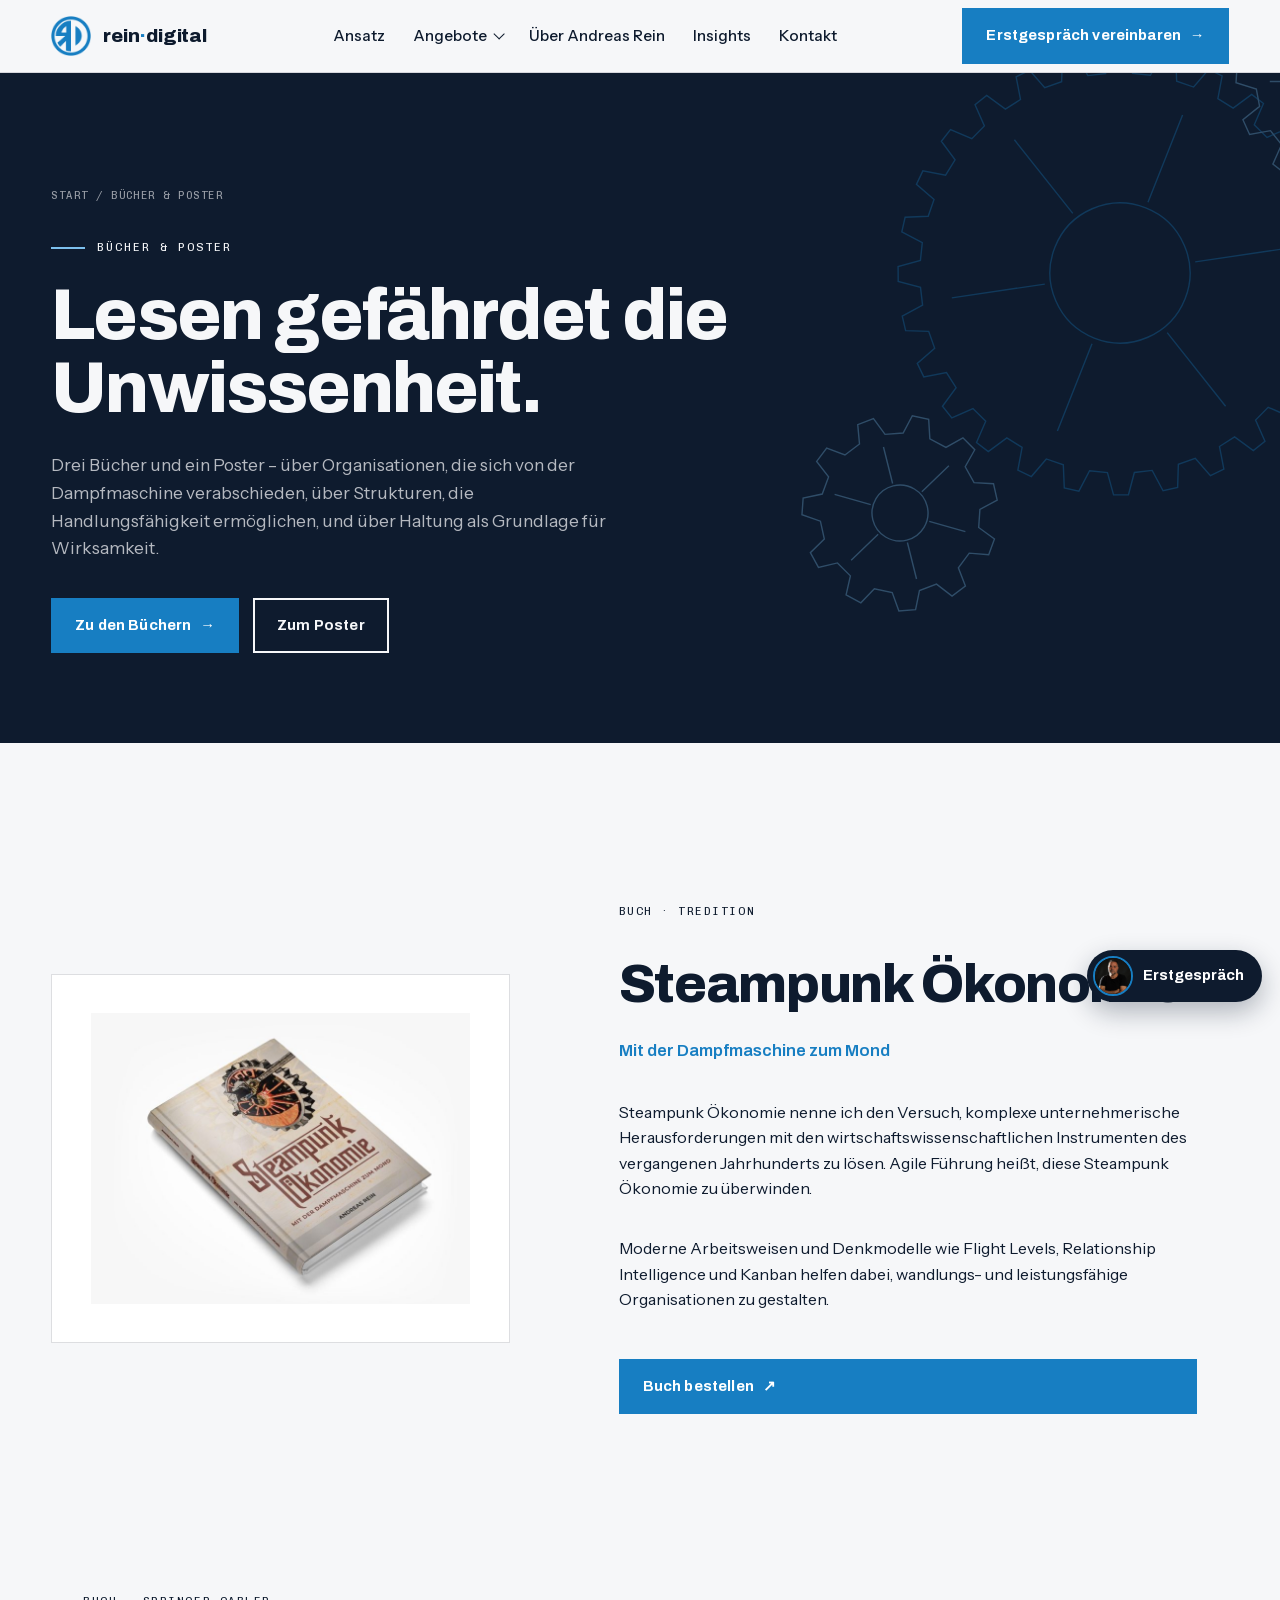
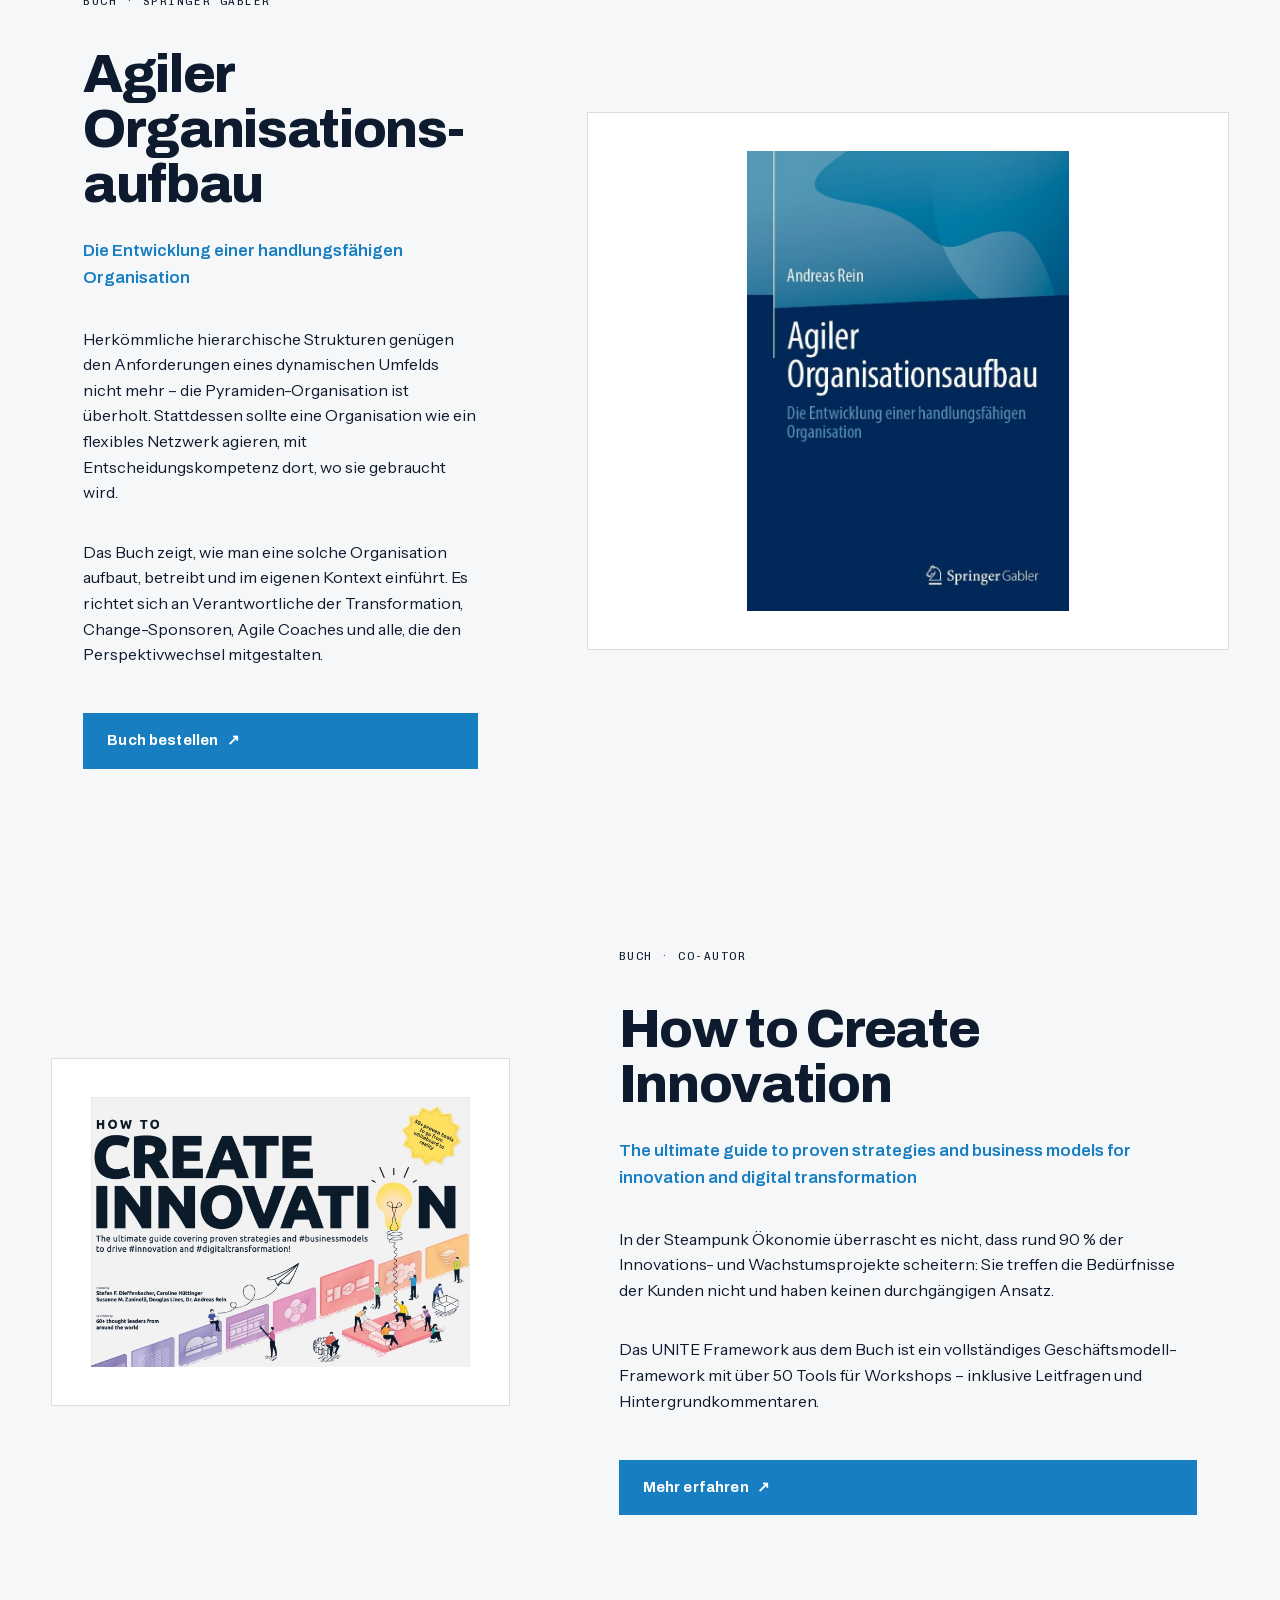
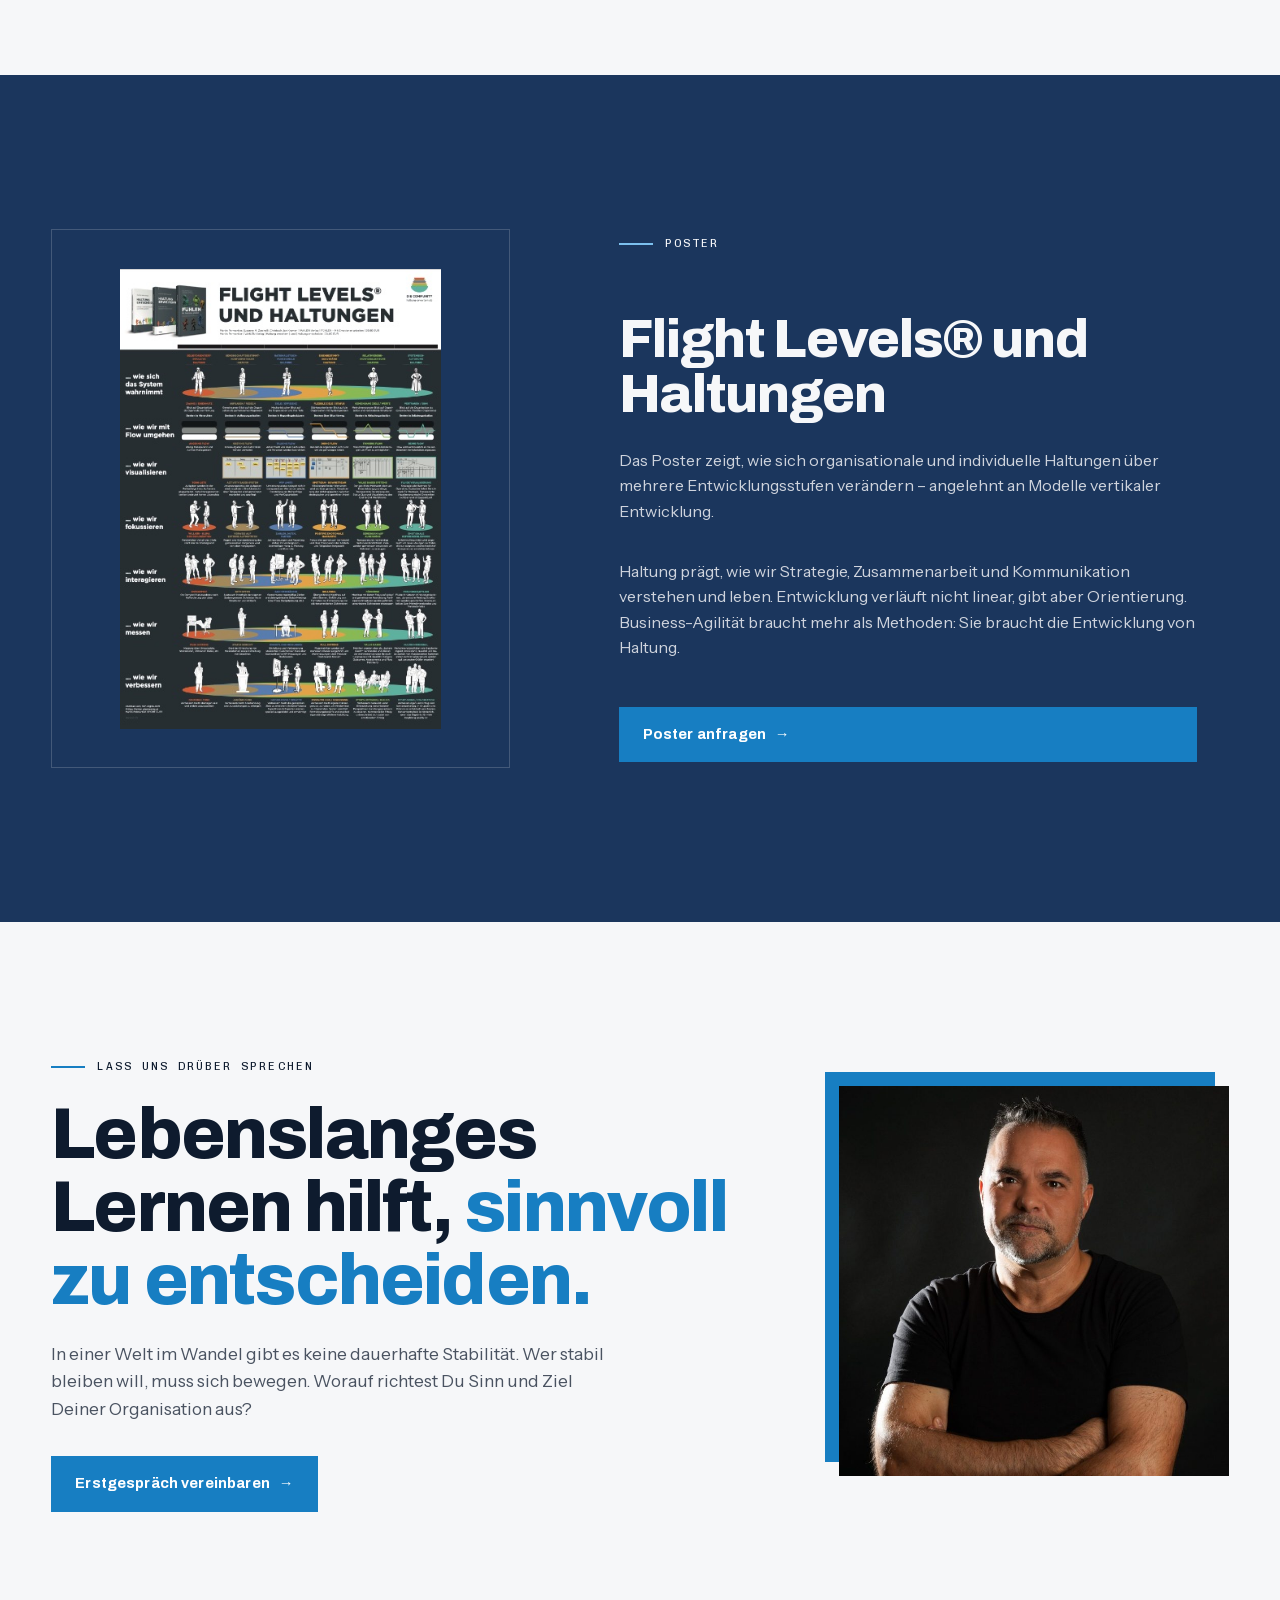
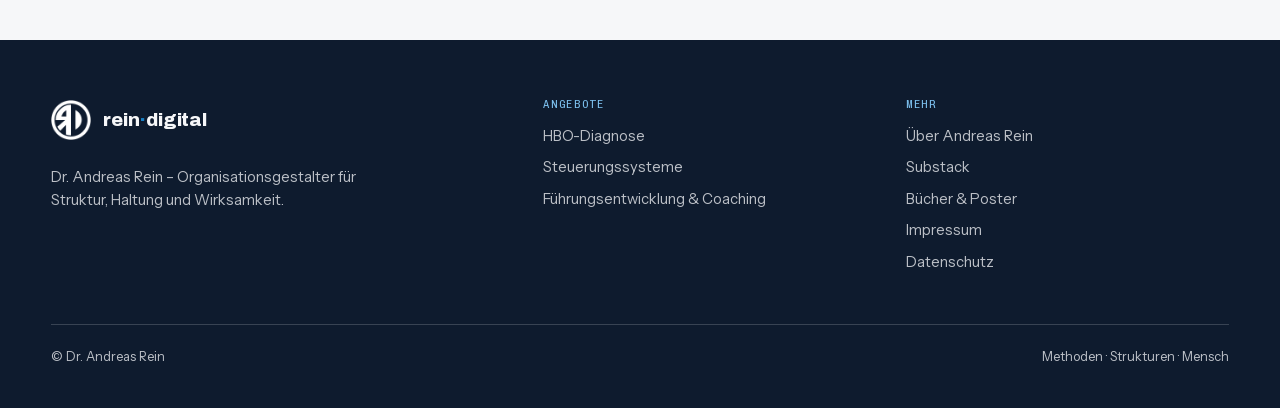
==== buecher.html @ a76fcf40 "Neue Seite Bücher & Poster (statt alter /bucher/-Seite), Links umgestellt, Footer-Link ergänzt Co-Au" ====
<!doctype html>
<html lang="de">
<head>
<meta charset="utf-8">
<meta name="robots" content="noindex,nofollow">
<meta name="viewport" content="width=device-width, initial-scale=1">
<title>Bücher & Poster – Dr. Andreas Rein</title>
<meta name="description" content="Bücher und Poster von Dr. Andreas Rein: Steampunk Ökonomie, Agiler Organisationsaufbau, How to Create Innovation und das Poster Flight Levels® und Haltungen.">
<link rel="stylesheet" href="assets/fonts.css?v=58">
<link rel="stylesheet" href="assets/site.css?v=58">
</head>
<body>

<header class="hdr">
  <div class="wrap">
    <a class="brand" href="index.html" aria-label="rein-digital Startseite"><span class="mark"><img src="assets/logo-mark.png" alt=""></span><span class="word">rein<span>·</span>digital</span></a>
    <ul class="nav">
      <li><a href="index.html#ansatz">Ansatz</a></li>
      <li class="dd"><button aria-expanded="false">Angebote</button>
        <div class="dd-menu">
          <a href="health-series.html"><b>HBO-Diagnose &amp; Transformationsbegleitung</b><small>Für Führungsteams mit Veränderungsvorhaben</small></a>
          <a href="flow-steuerung.html"><b>Steuerungssysteme</b><small>Flight Levels, OKR</small></a>
          <a href="haltung-fuehrung.html"><b>Führungsentwicklung &amp; Coaching</b><small>Für Führungskräfte und Teams mit unklaren Rollen</small></a>
        </div>
      </li>
      <li><a href="index.html#about">Über Andreas Rein</a></li>
      <li><a href="index.html#insights">Insights</a></li>
      <li><a href="index.html#termin">Kontakt</a></li>
      <li class="cta-m"><a class="btn primary" href="index.html#termin">Erstgespräch vereinbaren →</a></li>
    </ul>
    <a class="btn primary" href="index.html#termin">Erstgespräch vereinbaren <span class="arr">→</span></a>
    <button class="burger" aria-label="Menü" aria-expanded="false"><i></i></button>
  </div>
</header>

<main>

<section class="phero dark">
  <svg class="gears" viewBox="0 0 700 700" aria-hidden="true" style="right:-160px;top:-120px;width:min(700px,80vw);opacity:.3"></svg>
  <div class="wrap" style="position:relative">
    <div class="crumbs"><a href="index.html">Start</a> / Bücher &amp; Poster</div>
    <div class="eyebrow">Bücher &amp; Poster</div>
    <h1>Lesen gefährdet die Unwissenheit.</h1>
    <p class="lead">Drei Bücher und ein Poster – über Organisationen, die sich von der Dampfmaschine verabschieden, über Strukturen, die Handlungsfähigkeit ermöglichen, und über Haltung als Grundlage für Wirksamkeit.</p>
    <div class="hero-cta"><a class="btn primary" href="#steampunk">Zu den Büchern <span class="arr">→</span></a><a class="btn light" href="#poster">Zum Poster</a></div>
  </div>
</section>

<section class="sec" id="buecher">
  <div class="wrap bk-list">

    <article class="bk rv" id="steampunk">
      <div class="bk-cover"><img src="assets/img/buch-steampunk.jpg" alt="Buchcover Steampunk Ökonomie – Mit der Dampfmaschine zum Mond" loading="lazy"></div>
      <div class="bk-body">
        <span class="mono">Buch · tredition</span>
        <h2>Steampunk Ökonomie</h2>
        <p class="bk-sub">Mit der Dampfmaschine zum Mond</p>
        <p>Steampunk Ökonomie nenne ich den Versuch, komplexe unternehmerische Herausforderungen mit den wirtschaftswissenschaftlichen Instrumenten des vergangenen Jahrhunderts zu lösen. Agile Führung heißt, diese Steampunk Ökonomie zu überwinden.</p>
        <p>Moderne Arbeitsweisen und Denkmodelle wie Flight Levels, Relationship Intelligence und Kanban helfen dabei, wandlungs- und leistungsfähige Organisationen zu gestalten.</p>
        <a class="btn primary" href="https://shop.tredition.com/booktitle/Steampunk_%3fkonomie/W-1_154428" target="_blank" rel="noopener">Buch bestellen <span class="arr">↗</span></a>
      </div>
    </article>

    <article class="bk rv" id="organisationsaufbau">
      <div class="bk-cover"><img src="assets/img/buch-agil.jpg" alt="Buchcover Agiler Organisationsaufbau – Die Entwicklung einer handlungsfähigen Organisation" loading="lazy"></div>
      <div class="bk-body">
        <span class="mono">Buch · Springer Gabler</span>
        <h2>Agiler Organisations&shy;aufbau</h2>
        <p class="bk-sub">Die Entwicklung einer handlungsfähigen Organisation</p>
        <p>Herkömmliche hierarchische Strukturen genügen den Anforderungen eines dynamischen Umfelds nicht mehr – die Pyramiden-Organisation ist überholt. Stattdessen sollte eine Organisation wie ein flexibles Netzwerk agieren, mit Entscheidungskompetenz dort, wo sie gebraucht wird.</p>
        <p>Das Buch zeigt, wie man eine solche Organisation aufbaut, betreibt und im eigenen Kontext einführt. Es richtet sich an Verantwortliche der Transformation, Change-Sponsoren, Agile Coaches und alle, die den Perspektivwechsel mitgestalten.</p>
        <a class="btn primary" href="https://link.springer.com/book/10.1007/978-3-662-68146-6" target="_blank" rel="noopener">Buch bestellen <span class="arr">↗</span></a>
      </div>
    </article>

    <article class="bk rv" id="innovation">
      <div class="bk-cover wide"><img src="assets/img/buch-innovation.jpg" alt="Cover How to Create Innovation" loading="lazy"></div>
      <div class="bk-body">
        <span class="mono">Buch · Co-Autor</span>
        <h2>How to Create Innovation</h2>
        <p class="bk-sub">The ultimate guide to proven strategies and business models for innovation and digital transformation</p>
        <p>In der Steampunk Ökonomie überrascht es nicht, dass rund 90 % der Innovations- und Wachstumsprojekte scheitern: Sie treffen die Bedürfnisse der Kunden nicht und haben keinen durchgängigen Ansatz.</p>
        <p>Das UNITE Framework aus dem Buch ist ein vollständiges Geschäftsmodell-Framework mit über 50 Tools für Workshops – inklusive Leitfragen und Hintergrundkommentaren.</p>
        <a class="btn primary" href="https://digitalleadership.com/createinnovation/" target="_blank" rel="noopener">Mehr erfahren <span class="arr">↗</span></a>
      </div>
    </article>

  </div>
</section>

<section class="sec navy" id="poster">
  <div class="wrap bk bk-poster rv">
    <div class="bk-cover"><img src="assets/img/poster-haltungen.jpg" alt="Poster Flight Levels® und Haltungen" loading="lazy"></div>
    <div class="bk-body">
      <div class="eyebrow">Poster</div>
      <h2>Flight Levels® und Haltungen</h2>
      <p>Das Poster zeigt, wie sich organisationale und individuelle Haltungen über mehrere Entwicklungsstufen verändern – angelehnt an Modelle vertikaler Entwicklung.</p>
      <p>Haltung prägt, wie wir Strategie, Zusammenarbeit und Kommunikation verstehen und leben. Entwicklung verläuft nicht linear, gibt aber Orientierung. Business-Agilität braucht mehr als Methoden: Sie braucht die Entwicklung von Haltung.</p>
      <a class="btn primary" href="index.html#termin">Poster anfragen <span class="arr">→</span></a>
    </div>
  </div>
</section>

<section class="sec cta" id="kontakt">
  <div class="wrap cta-grid">
    <div class="rv">
      <div class="eyebrow">Lass uns drüber sprechen</div>
      <h2>Lebenslanges Lernen hilft, <span>sinnvoll zu entscheiden.</span></h2>
      <p class="lead">In einer Welt im Wandel gibt es keine dauerhafte Stabilität. Wer stabil bleiben will, muss sich bewegen. Worauf richtest Du Sinn und Ziel Deiner Organisation aus?</p>
      <div class="btns"><a class="btn primary" href="index.html#termin">Erstgespräch vereinbaren <span class="arr">→</span></a></div>
    </div>
    <div class="cta-photo rv"><img src="assets/img/p2.jpg" alt="Dr. Andreas Rein"></div>
  </div>
</section>
</main>

<footer>
  <div class="wrap">
    <div class="foot">
      <div><a class="brand" href="index.html"><span class="mark"><img src="assets/logo-mark.png" alt=""></span><span class="word">rein<span>·</span>digital</span></a><p style="margin-top:18px;max-width:34ch">Dr. Andreas Rein – Organisationsgestalter für Struktur, Haltung und Wirksamkeit.</p></div>
      <div><h4>Angebote</h4><ul><li><a href="health-series.html">HBO-Diagnose</a></li><li><a href="flow-steuerung.html">Steuerungssysteme</a></li><li><a href="haltung-fuehrung.html">Führungsentwicklung &amp; Coaching</a></li></ul></div>
      <div><h4>Mehr</h4><ul><li><a href="index.html#about">Über Andreas Rein</a></li><li><a href="https://www.haltungsbasiert.org" target="_blank" rel="noopener">Substack</a></li><li><a href="buecher.html">Bücher &amp; Poster</a></li><li><a href="impressum.html">Impressum</a></li><li><a href="datenschutz.html">Datenschutz</a></li></ul></div>
    </div>
    <div class="foot-bottom"><span>© Dr. Andreas Rein</span><span>Methoden · Strukturen · Mensch</span></div>
  </div>
</footer>
<a class="talk-fab" href="index.html#termin" aria-label="Erstgespräch vereinbaren"><img src="assets/img/p2.jpg" alt=""><span>Erstgespräch</span></a>
<script src="assets/site.js?v=58"></script>
</body>
</html>
---- assets/fonts.css ----
/* Local copies of Google Fonts (Archivo, Instrument Sans, Chivo Mono) – no requests to Google */
/* latin-ext */
@font-face {
  font-family: 'Archivo';
  font-style: normal;
  font-weight: 300 900;
  font-stretch: 62% 125%;
  font-display: swap;
  src: url(fonts/archivo-latin-ext-0.woff2) format('woff2');
  unicode-range: U+0100-02BA, U+02BD-02C5, U+02C7-02CC, U+02CE-02D7, U+02DD-02FF, U+0304, U+0308, U+0329, U+1D00-1DBF, U+1E00-1E9F, U+1EF2-1EFF, U+2020, U+20A0-20AB, U+20AD-20C4, U+2113, U+2C60-2C7F, U+A720-A7FF;
}
/* latin */
@font-face {
  font-family: 'Archivo';
  font-style: normal;
  font-weight: 300 900;
  font-stretch: 62% 125%;
  font-display: swap;
  src: url(fonts/archivo-latin-1.woff2) format('woff2');
  unicode-range: U+0000-00FF, U+0131, U+0152-0153, U+02BB-02BC, U+02C6, U+02DA, U+02DC, U+0304, U+0308, U+0329, U+2000-206F, U+20AC, U+2122, U+2191, U+2193, U+2212, U+2215, U+FEFF, U+FFFD;
}
/* latin-ext */
@font-face {
  font-family: 'Chivo Mono';
  font-style: normal;
  font-weight: 400;
  font-display: swap;
  src: url(fonts/chivo-mono-latin-ext-2.woff2) format('woff2');
  unicode-range: U+0100-02BA, U+02BD-02C5, U+02C7-02CC, U+02CE-02D7, U+02DD-02FF, U+0304, U+0308, U+0329, U+1D00-1DBF, U+1E00-1E9F, U+1EF2-1EFF, U+2020, U+20A0-20AB, U+20AD-20C4, U+2113, U+2C60-2C7F, U+A720-A7FF;
}
/* latin */
@font-face {
  font-family: 'Chivo Mono';
  font-style: normal;
  font-weight: 400;
  font-display: swap;
  src: url(fonts/chivo-mono-latin-3.woff2) format('woff2');
  unicode-range: U+0000-00FF, U+0131, U+0152-0153, U+02BB-02BC, U+02C6, U+02DA, U+02DC, U+0304, U+0308, U+0329, U+2000-206F, U+20AC, U+2122, U+2191, U+2193, U+2212, U+2215, U+FEFF, U+FFFD;
}
/* latin-ext */
@font-face {
  font-family: 'Chivo Mono';
  font-style: normal;
  font-weight: 500;
  font-display: swap;
  src: url(fonts/chivo-mono-latin-ext-2.woff2) format('woff2');
  unicode-range: U+0100-02BA, U+02BD-02C5, U+02C7-02CC, U+02CE-02D7, U+02DD-02FF, U+0304, U+0308, U+0329, U+1D00-1DBF, U+1E00-1E9F, U+1EF2-1EFF, U+2020, U+20A0-20AB, U+20AD-20C4, U+2113, U+2C60-2C7F, U+A720-A7FF;
}
/* latin */
@font-face {
  font-family: 'Chivo Mono';
  font-style: normal;
  font-weight: 500;
  font-display: swap;
  src: url(fonts/chivo-mono-latin-3.woff2) format('woff2');
  unicode-range: U+0000-00FF, U+0131, U+0152-0153, U+02BB-02BC, U+02C6, U+02DA, U+02DC, U+0304, U+0308, U+0329, U+2000-206F, U+20AC, U+2122, U+2191, U+2193, U+2212, U+2215, U+FEFF, U+FFFD;
}
/* latin-ext */
@font-face {
  font-family: 'Instrument Sans';
  font-style: normal;
  font-weight: 400;
  font-stretch: 100%;
  font-display: swap;
  src: url(fonts/instrument-sans-latin-ext-4.woff2) format('woff2');
  unicode-range: U+0100-02BA, U+02BD-02C5, U+02C7-02CC, U+02CE-02D7, U+02DD-02FF, U+0304, U+0308, U+0329, U+1D00-1DBF, U+1E00-1E9F, U+1EF2-1EFF, U+2020, U+20A0-20AB, U+20AD-20C4, U+2113, U+2C60-2C7F, U+A720-A7FF;
}
/* latin */
@font-face {
  font-family: 'Instrument Sans';
  font-style: normal;
  font-weight: 400;
  font-stretch: 100%;
  font-display: swap;
  src: url(fonts/instrument-sans-latin-5.woff2) format('woff2');
  unicode-range: U+0000-00FF, U+0131, U+0152-0153, U+02BB-02BC, U+02C6, U+02DA, U+02DC, U+0304, U+0308, U+0329, U+2000-206F, U+20AC, U+2122, U+2191, U+2193, U+2212, U+2215, U+FEFF, U+FFFD;
}
/* latin-ext */
@font-face {
  font-family: 'Instrument Sans';
  font-style: normal;
  font-weight: 500;
  font-stretch: 100%;
  font-display: swap;
  src: url(fonts/instrument-sans-latin-ext-4.woff2) format('woff2');
  unicode-range: U+0100-02BA, U+02BD-02C5, U+02C7-02CC, U+02CE-02D7, U+02DD-02FF, U+0304, U+0308, U+0329, U+1D00-1DBF, U+1E00-1E9F, U+1EF2-1EFF, U+2020, U+20A0-20AB, U+20AD-20C4, U+2113, U+2C60-2C7F, U+A720-A7FF;
}
/* latin */
@font-face {
  font-family: 'Instrument Sans';
  font-style: normal;
  font-weight: 500;
  font-stretch: 100%;
  font-display: swap;
  src: url(fonts/instrument-sans-latin-5.woff2) format('woff2');
  unicode-range: U+0000-00FF, U+0131, U+0152-0153, U+02BB-02BC, U+02C6, U+02DA, U+02DC, U+0304, U+0308, U+0329, U+2000-206F, U+20AC, U+2122, U+2191, U+2193, U+2212, U+2215, U+FEFF, U+FFFD;
}
/* latin-ext */
@font-face {
  font-family: 'Instrument Sans';
  font-style: normal;
  font-weight: 600;
  font-stretch: 100%;
  font-display: swap;
  src: url(fonts/instrument-sans-latin-ext-4.woff2) format('woff2');
  unicode-range: U+0100-02BA, U+02BD-02C5, U+02C7-02CC, U+02CE-02D7, U+02DD-02FF, U+0304, U+0308, U+0329, U+1D00-1DBF, U+1E00-1E9F, U+1EF2-1EFF, U+2020, U+20A0-20AB, U+20AD-20C4, U+2113, U+2C60-2C7F, U+A720-A7FF;
}
/* latin */
@font-face {
  font-family: 'Instrument Sans';
  font-style: normal;
  font-weight: 600;
  font-stretch: 100%;
  font-display: swap;
  src: url(fonts/instrument-sans-latin-5.woff2) format('woff2');
  unicode-range: U+0000-00FF, U+0131, U+0152-0153, U+02BB-02BC, U+02C6, U+02DA, U+02DC, U+0304, U+0308, U+0329, U+2000-206F, U+20AC, U+2122, U+2191, U+2193, U+2212, U+2215, U+FEFF, U+FFFD;
}
---- assets/site.css ----
/* ==========================================================
   rein-digital · Redesign v2 · shared styles
   ========================================================== */
:root{
  --bg:#F6F7F9;
  --bg-2:#EAEEF3;
  --white:#FFFFFF;
  --ink:#0E1B2E;
  --ink-soft:#4A5361;
  --navy:#1B365D;
  --navy-d:#0E1B2E;
  --blue:#177EC2;
  --blue-l:#7CC0EE;
  --petrol:#00667B;
  --rust:#D2553A;
  --line:rgba(14,27,46,.14);
  --line-l:rgba(246,247,249,.18);
  --f-head:"Archivo", "Helvetica Neue", Arial, sans-serif;
  --f-body:"Instrument Sans", system-ui, sans-serif;
  --f-mono:"Chivo Mono", ui-monospace, monospace;
  --g:clamp(16px,4vw,56px);
  --max:1280px;
  --hdr:72px;
}
*{box-sizing:border-box;margin:0;padding:0}
html{scroll-behavior:smooth}
body{background:var(--bg);color:var(--ink);font-family:var(--f-body);font-size:clamp(16px,1.05vw,17.5px);line-height:1.6;overflow-x:hidden;-webkit-font-smoothing:antialiased}
img{max-width:100%;display:block}
a{color:inherit}
.wrap{max-width:var(--max);margin:0 auto;padding:0 var(--g)}
section{position:relative;scroll-margin-top:var(--hdr)}

/* ---------- type ---------- */
h1,h2,h3,h4{font-family:var(--f-head);font-weight:800;line-height:1.02;letter-spacing:-.025em;font-stretch:100%}
h1{font-size:clamp(2.7rem,6vw,5.6rem)}
h2{font-size:clamp(2.1rem,4.2vw,3.9rem)}
h3{font-size:clamp(1.3rem,1.8vw,1.65rem);letter-spacing:-.015em}
.wide{font-stretch:118%}
.hl{color:var(--blue)}
.lead{font-size:clamp(1.08rem,1.35vw,1.25rem);color:var(--ink-soft);max-width:52ch}
.eyebrow{display:inline-flex;align-items:center;gap:12px;font-family:var(--f-mono);font-size:.7rem;letter-spacing:.18em;text-transform:uppercase;color:var(--ink);margin-bottom:22px}
.eyebrow::before{content:"";width:34px;height:2px;background:var(--blue)}
.dark .eyebrow{color:var(--bg)}
.dark .eyebrow::before{background:var(--blue-l)}
.mono{font-family:var(--f-mono);font-size:.68rem;letter-spacing:.14em;text-transform:uppercase}
.sec{padding:clamp(80px,10vw,150px) 0}
.sec-head{display:grid;grid-template-columns:1.2fr 1fr;gap:40px;align-items:end;margin-bottom:clamp(40px,5vw,70px)}
.sec-head .lead{justify-self:end}
@media (max-width:860px){.sec-head{grid-template-columns:1fr}.sec-head .lead{justify-self:start}}
.dark{background:var(--navy-d);color:var(--bg)}
.dark .lead{color:rgba(246,247,249,.72)}
.navy{background:var(--navy);color:var(--bg)}
.navy .lead{color:rgba(246,247,249,.75)}
.white{background:var(--white)}

/* ---------- buttons ---------- */
.btn{display:inline-flex;align-items:center;gap:.6em;font-family:var(--f-head);font-weight:700;font-size:.92rem;letter-spacing:.01em;text-decoration:none;border:2px solid var(--ink);padding:.95em 1.5em;color:var(--ink);background:transparent;cursor:pointer;transition:background .25s,color .25s,border-color .25s,transform .25s}
.btn:hover{background:var(--ink);color:var(--bg)}
.btn.primary{background:var(--blue);border-color:var(--blue);color:#fff}
.btn.primary:hover{background:var(--navy);border-color:var(--navy)}
.btn.light{border-color:var(--bg);color:var(--bg)}
.btn.light:hover{background:var(--bg);color:var(--ink)}
.btn .arr{transition:transform .25s}
.btn:hover .arr{transform:translateX(4px)}
.link{font-family:var(--f-head);font-weight:700;text-decoration:none;border-bottom:2px solid var(--blue);padding-bottom:2px}
.link:hover{color:var(--blue)}

/* ---------- header ---------- */
.hdr{position:sticky;top:0;z-index:60;background:rgba(246,247,249,.94);backdrop-filter:saturate(1.2);border-bottom:1px solid var(--line)}
.hdr .wrap{display:flex;align-items:center;justify-content:space-between;gap:24px;height:var(--hdr)}
.brand{display:inline-flex;align-items:center;gap:12px;text-decoration:none;white-space:nowrap}
.brand .mark{width:40px;height:40px;overflow:hidden;flex:none}
.brand .mark img{width:50px;height:50px;max-width:none;margin:-1px 0 0 -5px}
.brand .word{font-family:var(--f-head);font-weight:800;font-size:1.2rem;letter-spacing:-.01em}
.brand .word span{color:var(--blue)}
.nav{display:flex;align-items:center;gap:28px;list-style:none}
.nav a{text-decoration:none;font-weight:500;font-size:.95rem;position:relative;padding:6px 0}
.nav a::after{content:"";position:absolute;left:0;right:100%;bottom:0;height:2px;background:var(--blue);transition:right .3s}
.nav a:hover::after,.nav a[aria-current=page]::after{right:0}
.nav .dd{position:relative}
.nav .dd > button{font:inherit;font-weight:500;font-size:.95rem;background:none;border:0;cursor:pointer;color:var(--ink);display:flex;align-items:center;gap:6px;padding:6px 0}
.nav .dd > button::after{content:"";width:7px;height:7px;border-right:1.5px solid currentColor;border-bottom:1.5px solid currentColor;transform:rotate(45deg) translateY(-3px)}
.dd-menu{position:absolute;top:calc(100% + 14px);left:-22px;min-width:300px;background:var(--white);border:1px solid var(--line);box-shadow:0 18px 40px rgba(14,27,46,.12);padding:10px;display:none}
.dd.open .dd-menu,.dd:hover .dd-menu{display:block}
.dd:hover .dd-menu::before{content:"";position:absolute;left:0;right:0;top:-16px;height:16px}
.dd-menu a{display:block;padding:12px 14px}
.dd-menu a::after{display:none}
.dd-menu a:hover{background:var(--bg)}
.dd-menu a b{display:block;font-family:var(--f-head);font-weight:700}
.dd-menu a small{color:var(--ink-soft);font-size:.82rem}
.burger{display:none;width:44px;height:44px;border:1.5px solid var(--ink);background:none;cursor:pointer;position:relative}
.burger i,.burger::before,.burger::after{content:"";position:absolute;left:11px;right:11px;height:2px;background:var(--ink);transition:.3s}
.burger::before{top:14px}.burger i{top:20px}.burger::after{top:26px}
.menu-open .burger::before{top:20px;transform:rotate(45deg)}
.menu-open .burger i{opacity:0}
.menu-open .burger::after{top:20px;transform:rotate(-45deg)}
@media (max-width:960px){
  .burger{display:block}
  .hdr .btn{display:none}
  .nav{position:fixed;inset:var(--hdr) 0 auto 0;background:var(--bg);flex-direction:column;align-items:stretch;gap:0;padding:12px var(--g) 28px;border-bottom:1px solid var(--line);display:none;max-height:calc(100vh - var(--hdr));overflow:auto}
  .menu-open .nav{display:flex}
  .nav > li > a,.nav .dd > button{display:block;width:100%;text-align:left;padding:16px 0;font-size:1.15rem;font-family:var(--f-head);font-weight:700;border-bottom:1px solid var(--line)}
  .nav .dd > button{display:flex;justify-content:space-between}
  .dd-menu{position:static;display:block;box-shadow:none;border:0;padding:0 0 8px;min-width:0;background:transparent}
  .dd-menu a{padding:12px 0 12px 16px;border-left:2px solid var(--blue)}
  .nav .cta-m{margin-top:20px}
  .nav .cta-m a{display:inline-flex}
}
@media (min-width:961px){.nav .cta-m{display:none}}

/* ---------- hero (home) ---------- */
.hero{position:relative;overflow:hidden;min-height:min(calc(100vh - var(--hdr)),880px);display:flex;align-items:center;padding:clamp(50px,7vw,110px) 0}
/* Hero background: "hero-flow.svg" (lines, animated). Previous photo variant: url("hero-bg.jpg") */
.hero-bg{position:absolute;inset:0;background:#F6F7F9 url("hero-flow.svg?v=49") 30% center/cover no-repeat}
.hero-bg::after{content:"";position:absolute;inset:0;background:linear-gradient(90deg,rgba(246,247,249,.7) 0%,rgba(246,247,249,.45) 38%,rgba(246,247,249,0) 60%)}
.hero .wrap{position:relative;z-index:1;width:100%;display:grid;grid-template-columns:1.25fr .85fr;gap:clamp(30px,5vw,80px);align-items:center}
.hero h1{font-size:clamp(3rem,6.6vw,6.4rem);line-height:.95}
.hero h1 .strike{color:var(--ink-soft);font-weight:300;background:linear-gradient(var(--rust),var(--rust)) 0 58%/0% .09em no-repeat;-webkit-box-decoration-break:clone;box-decoration-break:clone;animation:strike .9s .6s cubic-bezier(.7,0,.2,1) forwards}
@keyframes strike{to{background-size:100% .09em}}
.hero h1 .big{display:block;color:var(--blue)}
.hero .lead{margin-top:28px;color:var(--ink)}
.hero-cta{display:flex;flex-wrap:wrap;gap:14px;margin-top:36px}
.hero-meta{display:flex;flex-wrap:wrap;gap:8px 22px;margin-top:40px;padding-top:24px;border-top:1px solid var(--line)}
.hero-meta span{font-family:var(--f-mono);font-size:.66rem;letter-spacing:.14em;text-transform:uppercase;color:var(--ink-soft)}
.hero-meta span b{color:var(--ink);font-weight:500}
.portrait-card{position:relative;justify-self:end;width:min(100%,430px)}
.portrait-card .frame{position:absolute;inset:18px -18px -18px 18px;border:2px solid var(--blue);z-index:0}
.portrait-card img{position:relative;z-index:1;width:100%;aspect-ratio:4/5;object-fit:cover;object-position:50% 20%;filter:grayscale(.15) contrast(1.05)}
.portrait-card .tag{position:absolute;z-index:2;left:-26px;bottom:34px;max-width:270px;background:var(--navy-d);color:#fff;padding:16px 20px 16px 18px;border-left:4px solid var(--blue);box-shadow:0 18px 36px rgba(14,27,46,.28)}
.portrait-card .tag b{display:block;font-family:var(--f-head);font-size:1.1rem;letter-spacing:-.01em}
.portrait-card .tag span{display:block;margin-top:6px;font-size:.84rem;line-height:1.45;color:rgba(246,247,249,.75)}
@media (max-width:900px){
  .hero{min-height:0}
  .hero .wrap{grid-template-columns:1fr}
  .hero-bg{background-position:72% 18%;background-size:auto 62%;background-color:#F6F7F9}
  .hero-bg::after{background:linear-gradient(180deg,rgba(246,247,249,.5) 0%,rgba(246,247,249,.72) 40%,rgba(246,247,249,.9) 70%,rgba(246,247,249,.6) 100%)}
  .portrait-card{justify-self:center;width:min(84%,360px);margin:14px auto 44px}
  .portrait-card .tag{left:-14px;right:-14px;bottom:-26px;max-width:none}
}

/* ---------- page hero (subpages) ---------- */
.phero{padding:clamp(70px,9vw,140px) 0 clamp(60px,7vw,100px);position:relative;overflow:hidden}
.phero h1{font-size:clamp(2.6rem,5.6vw,5.2rem);max-width:16ch}
.phero .lead{margin-top:26px}
.phero .crumbs{font-family:var(--f-mono);font-size:.66rem;letter-spacing:.14em;text-transform:uppercase;color:var(--ink-soft);margin-bottom:26px}
.phero .crumbs a{text-decoration:none}
.phero .crumbs a:hover{color:var(--blue)}
.phero.dark .crumbs{color:rgba(246,247,249,.6)}

/* ---------- ticker ---------- */
.ticker{background:var(--navy-d);color:var(--bg);overflow:hidden}
.ticker-track{display:flex;width:max-content;animation:tick 45s linear infinite}
.ticker:hover .ticker-track{animation-play-state:paused}
.ticker p{font-family:var(--f-head);font-size:clamp(1.15rem,1.9vw,1.7rem);font-weight:700;padding:20px 0;white-space:nowrap;letter-spacing:-.01em}
.ticker s{color:rgba(246,247,249,.45);text-decoration-color:var(--rust);text-decoration-thickness:3px;font-weight:400}
.ticker b{color:var(--blue-l)}
.ticker .sep{color:var(--blue);margin:0 1em}
@keyframes tick{to{transform:translateX(-50%)}}

/* ---------- about / portfolio ---------- */
.about{background:var(--navy-d);color:var(--bg);overflow:hidden}
.about-grid{display:grid;grid-template-columns:1fr 1.1fr;gap:clamp(30px,6vw,96px);align-items:center}
.about-photo{position:relative}
.about-photo img{width:100%;aspect-ratio:4/5;object-fit:cover;object-position:40% 30%}
.about-photo .name{position:absolute;left:-4px;bottom:-0.18em;font-family:var(--f-head);font-weight:900;font-stretch:125%;font-size:clamp(3rem,7vw,6.4rem);line-height:.8;color:var(--bg);mix-blend-mode:difference;letter-spacing:-.04em;pointer-events:none}
.about h2{font-size:clamp(2.2rem,4.4vw,4.1rem)}
.about h2 em{font-style:normal;color:var(--blue-l)}
.about p{color:rgba(246,247,249,.78);margin-top:22px;max-width:56ch}
.about blockquote{margin-top:34px;padding:22px 0 0;border-top:1px solid var(--line-l);font-family:var(--f-head);font-weight:700;font-size:clamp(1.25rem,1.9vw,1.6rem);line-height:1.25;letter-spacing:-.01em}
.about blockquote span{color:var(--blue-l)}
.stats{display:grid;grid-template-columns:repeat(4,1fr);margin-top:clamp(60px,7vw,100px);border-top:1px solid var(--line-l)}
.stat{padding:28px 20px 0 0}
.stat + .stat{padding-left:20px;border-left:1px solid var(--line-l)}
.stat b{display:block;font-family:var(--f-head);font-weight:900;font-stretch:115%;font-size:clamp(2.6rem,4.6vw,4.4rem);line-height:1;letter-spacing:-.03em}
.stat b sup{font-size:.45em;color:var(--blue-l);vertical-align:top;margin-left:2px}
.stat span{display:block;margin-top:10px;font-size:.92rem;color:rgba(246,247,249,.7)}
@media (max-width:900px){.about-grid{grid-template-columns:1fr}.about-photo{max-width:480px}.stats{grid-template-columns:1fr 1fr}.stat:nth-child(3){padding-left:0;border-left:0}.stat:nth-child(n+3){margin-top:24px}}

/* clients marquee */
.clients{border-top:1px solid var(--line-l);margin-top:clamp(60px,7vw,90px);padding-top:26px;overflow:hidden}
.clients .mono{color:rgba(246,247,249,.55);display:block;margin-bottom:16px}
.marquee{display:flex;width:max-content;animation:tick 70s linear infinite}
.marquee span{font-family:var(--f-head);font-weight:800;font-size:clamp(1.3rem,2.2vw,1.9rem);color:rgba(246,247,249,.28);white-space:nowrap;margin-right:1.4em;letter-spacing:-.01em;transition:color .3s}
.marquee span:hover{color:var(--bg)}

/* credentials */
.creds{display:grid;grid-template-columns:1fr 1.25fr;gap:clamp(30px,5vw,80px);align-items:start}
.degrees{display:grid;gap:0;border-top:2px solid var(--ink)}
.degree{display:grid;grid-template-columns:64px 1fr;gap:16px;padding:18px 0;border-bottom:1px solid var(--line)}
.degree .y{font-family:var(--f-mono);font-size:.78rem;color:var(--blue);padding-top:3px}
.degree b{font-family:var(--f-head);font-size:1.12rem;display:block;line-height:1.2}
.degree span{font-size:.88rem;color:var(--ink-soft)}
.badges{display:grid;grid-template-columns:repeat(3,1fr);gap:12px}
.badge{position:relative;background:var(--white);border:1px solid var(--line);padding:20px 18px 18px;min-height:150px;display:flex;flex-direction:column;justify-content:space-between;transition:transform .3s,box-shadow .3s,border-color .3s}
.badge:hover{transform:translateY(-4px);box-shadow:0 14px 28px rgba(14,27,46,.1);border-color:var(--blue)}
.badge .y{font-family:var(--f-mono);font-size:.66rem;letter-spacing:.12em;color:var(--blue)}
.badge b{font-family:var(--f-head);font-size:1.02rem;line-height:1.2;display:block;margin:10px 0 8px}
.badge span{font-size:.78rem;color:var(--ink-soft);line-height:1.35}
.badge.top{background:var(--navy);color:var(--bg);border-color:var(--navy)}
.badge.top .y{color:var(--blue-l)}
.badge.top span{color:rgba(246,247,249,.7)}
.badge.more{display:none}
.badges.all .badge.more{display:flex}
.badges-foot{margin-top:18px;display:flex;justify-content:space-between;align-items:center;gap:16px;flex-wrap:wrap}
@media (max-width:900px){.creds{grid-template-columns:1fr}.badges{grid-template-columns:1fr 1fr}}
@media (max-width:420px){.badges{grid-template-columns:1fr}}

/* career timeline (horizontal) */
.career{margin-top:clamp(60px,7vw,100px)}
.career-track{display:flex;gap:0;overflow-x:auto;scroll-snap-type:x mandatory;padding-bottom:14px;scrollbar-width:thin}
.station{flex:0 0 clamp(220px,24vw,280px);scroll-snap-align:start;padding:36px 22px 0 0;position:relative;background:linear-gradient(var(--ink),var(--ink)) 0 9px/100% 2px no-repeat}
.station::before{content:"";position:absolute;top:2px;left:0;width:16px;height:16px;border-radius:50%;background:var(--bg);border:2px solid var(--blue)}
.station.now::before{background:var(--blue)}
.station .y{font-family:var(--f-mono);font-size:.7rem;letter-spacing:.1em;color:var(--blue)}
.station b{display:block;font-family:var(--f-head);font-size:1.08rem;margin:8px 0 4px;line-height:1.2}
.station span{font-size:.86rem;color:var(--ink-soft);display:block}
.career-nav{display:flex;gap:8px}
.career-nav button{width:44px;height:44px;border:1.5px solid var(--ink);background:none;cursor:pointer;font-size:1.1rem}
.career-nav button:hover{background:var(--ink);color:var(--bg)}

/* ---------- coherence (venn) ---------- */
.coh-grid{display:grid;grid-template-columns:1fr 1fr;gap:clamp(30px,6vw,90px);align-items:center}
.venn{width:100%;max-width:520px;height:auto;justify-self:center;overflow:visible}
.venn .c{transition:transform 1s cubic-bezier(.6,0,.2,1),opacity .4s;mix-blend-mode:multiply}
.venn .lbl{font-family:var(--f-head);font-weight:800;font-size:19px;letter-spacing:-.01em;transition:transform 1s cubic-bezier(.6,0,.2,1)}
.venn .core{transition:opacity .5s .5s,transform .6s .5s;transform-origin:250px 238px}
.venn.apart .core{opacity:0;transform:scale(.6);transition-delay:0s}
.venn .warn{opacity:0;transition:opacity .4s}
.venn.apart .warn{opacity:1;transition-delay:.6s}
.venn.apart .c1,.venn.apart .l1{transform:translate(-62px,-44px)}
.venn.apart .c2,.venn.apart .l2{transform:translate(62px,-44px)}
.venn.apart .c3,.venn.apart .l3{transform:translate(0,72px)}
.pillars{margin-top:30px;border-top:2px solid var(--ink)}
.pillar{display:grid;grid-template-columns:28px 1fr;gap:14px;padding:16px 0;border-bottom:1px solid var(--line)}
.pillar i{width:14px;height:14px;border-radius:50%;margin-top:6px}
.pillar b{font-family:var(--f-head);font-size:1.15rem;display:block}
.pillar span{font-size:.94rem;color:var(--ink-soft)}
.seg{display:inline-flex;border:2px solid var(--ink);margin-top:28px}
.seg button{font:inherit;font-family:var(--f-head);font-weight:700;font-size:.9rem;background:none;border:0;padding:.85em 1.3em;cursor:pointer;color:var(--ink)}
.seg button[aria-pressed=true]{background:var(--ink);color:var(--bg)}
@media (max-width:900px){.coh-grid{grid-template-columns:1fr}.venn{max-width:400px}}

/* ---------- services overview ---------- */
.svc{display:grid;grid-template-columns:repeat(3,1fr);gap:18px}
.svc-card{position:relative;display:flex;flex-direction:column;background:var(--white);border:1px solid var(--line);text-decoration:none;min-height:100%;transition:transform .35s,box-shadow .35s}
.svc-card:hover{transform:translateY(-6px);box-shadow:0 22px 44px rgba(14,27,46,.12)}
.svc-card .vis{height:190px;background:var(--navy);position:relative;overflow:hidden}
.svc-card .vis svg{position:absolute;inset:0;width:100%;height:100%}
.svc-card .body{padding:26px 24px 24px;display:flex;flex-direction:column;gap:12px;flex:1}
.svc-card .n{font-family:var(--f-mono);font-size:.7rem;letter-spacing:.12em;color:var(--blue)}
.svc-card h3{font-size:1.6rem}
.svc-card p{color:var(--ink-soft);font-size:.96rem}
.svc-card ul{list-style:none;margin-top:4px}
.svc-card li{font-size:.9rem;padding:6px 0;border-top:1px solid var(--line)}
.svc-card .go{margin-top:auto;padding-top:16px;font-family:var(--f-head);font-weight:700;color:var(--blue);display:flex;align-items:center;gap:8px}
.svc-card:hover .go span{transform:translateX(5px)}
.svc-card .go span{transition:transform .3s}
@media (max-width:980px){.svc{grid-template-columns:1fr}.svc-card .vis{height:160px}}
.formats{margin-top:clamp(50px,6vw,80px);display:grid;grid-template-columns:repeat(3,1fr);border-top:2px solid var(--ink)}
.formats div{padding:18px 18px 18px 0;border-bottom:1px solid var(--line);font-family:var(--f-head);font-weight:700;font-size:1.05rem;display:flex;gap:12px}
.formats div::before{content:"→";color:var(--blue)}
@media (max-width:820px){.formats{grid-template-columns:1fr}}

/* ---------- pulse check ---------- */
.pulse-grid{display:grid;grid-template-columns:1.1fr 1fr;gap:clamp(30px,5vw,80px);align-items:start}
.q{display:grid;grid-template-columns:24px 1fr auto;gap:16px;align-items:start;padding:15px 12px;margin:0 -12px;border-top:1px solid var(--line);cursor:pointer;user-select:none;transition:background .3s}
.q:last-of-type{border-bottom:1px solid var(--line)}
.q input{appearance:none;width:24px;height:24px;border:2px solid var(--ink);margin-top:2px;position:relative;cursor:pointer;background:var(--white)}
.q input:checked{background:var(--rust);border-color:var(--rust)}
.q input:checked::after{content:"";position:absolute;left:6px;top:1px;width:6px;height:12px;border:solid #fff;border-width:0 2px 2px 0;transform:rotate(45deg)}
.q span{font-size:1.02rem;line-height:1.4}
.q em{font-style:normal;font-family:var(--f-mono);font-size:.6rem;letter-spacing:.14em;text-transform:uppercase;color:var(--rust);border:1px solid var(--rust);padding:.35em .6em;margin-top:3px;opacity:0;transform:translateX(-6px);transition:.3s;white-space:nowrap}
.q:has(input:checked){background:rgba(210,85,58,.07)}
.q:has(input:checked) em{opacity:1;transform:none}
.befund{position:sticky;top:calc(var(--hdr) + 24px);border:2px solid var(--ink);background:var(--white);padding:28px;box-shadow:8px 8px 0 var(--ink);transition:background .5s}
.befund[data-l="1"]{background:#E4EEF8}.befund[data-l="2"]{background:#F6E8E2}.befund[data-l="3"]{background:#F6DAD1}
.b-head{display:flex;justify-content:space-between;align-items:baseline;gap:16px}
.b-score{font-family:var(--f-head);font-size:clamp(4rem,7vw,6.2rem);line-height:.9;font-weight:300;letter-spacing:-.04em}
.b-score b{font-weight:900;color:var(--lc,var(--ink));transition:color .4s}
.b-score small{font-size:.36em;color:var(--ink-soft)}
.meter{display:grid;grid-template-columns:repeat(6,1fr);gap:4px;margin:22px 0 26px}
.meter i{height:12px;background:rgba(14,27,46,.1);transition:background .35s}
.meter i.on{background:var(--lc,var(--rust))}
.dims{display:grid;gap:10px;padding:18px 0;border-top:1px solid var(--line);border-bottom:1px solid var(--line)}
.dim-row{display:grid;grid-template-columns:120px 1fr;align-items:center;gap:12px;font-family:var(--f-mono);font-size:.66rem;letter-spacing:.12em;text-transform:uppercase}
.dim-row div{display:grid;grid-template-columns:repeat(2,1fr);gap:4px}
.dim-row i{height:8px;background:rgba(14,27,46,.1);transition:background .35s}
.dim-row i.on{background:var(--ink)}
.verdict{padding-top:18px;min-height:120px}
.verdict h3{font-size:1.6rem;margin:0 0 8px}
.verdict p{color:var(--ink-soft);font-size:.95rem}
.verdict a{display:inline-block;margin-top:12px;font-family:var(--f-head);font-weight:700;color:var(--blue)}
.note{font-family:var(--f-mono);font-size:.62rem;color:var(--ink-soft);margin-top:16px;letter-spacing:.04em}
@media (max-width:900px){
  .pulse-grid{grid-template-columns:1fr}
  .befund{bottom:12px;top:auto;z-index:5;padding:14px 16px;box-shadow:4px 4px 0 var(--ink);display:grid;grid-template-columns:auto 1fr;column-gap:16px;align-items:center}
  .befund .mono,.dims,.note{display:none}
  .b-head{grid-row:1/3}
  .b-score{font-size:2.6rem}
  .meter{margin:0 0 8px;grid-column:2}
  .verdict{grid-column:2;padding:0;min-height:0}
  .verdict h3{font-size:1.1rem;margin:0}
  .verdict p{font-size:.8rem}
  .verdict a{margin-top:2px;font-size:.85rem}
}

/* ---------- steampunk / books ---------- */
.steam{background:var(--navy-d);color:var(--bg);overflow-x:clip;overflow-y:visible}
.gears{position:absolute;pointer-events:none}
.gears path{fill:none;stroke:var(--blue);stroke-width:1.4}
.gears .g2 path{stroke:var(--blue-l)}
.steam .gears{right:-140px;top:-230px;width:min(640px,72vw);opacity:.32}
.steam-grid{display:grid;grid-template-columns:1.1fr .9fr;gap:clamp(30px,5vw,80px);align-items:center;position:relative}
.steam h2{font-size:clamp(2.4rem,5vw,4.6rem)}
.steam h2 b{color:var(--blue-l);font-weight:900}
.steam blockquote{margin-top:28px;border-left:3px solid var(--blue);padding-left:22px;font-size:1.12rem;color:rgba(246,247,249,.82);max-width:50ch}
.book-cover{justify-self:center;max-width:340px;filter:drop-shadow(0 30px 40px rgba(0,0,0,.45));transform:rotate(-3deg);transition:transform .5s}
.book-cover:hover{transform:rotate(0) scale(1.02)}
.books{margin-top:clamp(50px,6vw,80px);display:grid;grid-template-columns:repeat(3,1fr);border-top:1px solid var(--line-l);position:relative}
.book{padding:26px 26px 0 0}
.book + .book{padding-left:26px;border-left:1px solid var(--line-l)}
.book .mono{color:var(--blue-l)}
.book h3{margin:10px 0;font-size:1.3rem}
.book p{color:rgba(246,247,249,.7);font-size:.94rem}
.book a{display:inline-block;margin-top:14px;font-family:var(--f-head);font-weight:700;color:var(--blue-l);text-decoration:none}
@media (max-width:900px){.steam-grid{grid-template-columns:1fr}.books{grid-template-columns:1fr}.book,.book+.book{padding:24px 0;border-left:0;border-bottom:1px solid var(--line-l)}}

/* ---------- CTA ---------- */
.cta{overflow:hidden}
.cta-grid{display:grid;grid-template-columns:1.3fr .7fr;gap:clamp(30px,5vw,80px);align-items:center}
.cta h2{font-size:clamp(2.5rem,5.6vw,5.2rem)}
.cta h2 span{color:var(--blue)}
.cta p{margin-top:22px}
.cta .btns{display:flex;flex-wrap:wrap;gap:14px;margin-top:34px}
.cta-photo{position:relative}
.cta-photo img{width:100%;aspect-ratio:1;object-fit:cover;object-position:50% 30%}
.cta-photo::before{content:"";position:absolute;inset:-14px 14px 14px -14px;background:var(--blue);z-index:-1}
@media (max-width:860px){.cta-grid{grid-template-columns:1fr}.cta-photo{max-width:320px;margin-left:14px}}

/* ---------- footer ---------- */
footer{background:var(--navy-d);color:rgba(246,247,249,.75);padding:60px 0 40px;font-size:.92rem}
.foot{display:grid;grid-template-columns:1.4fr 1fr 1fr;gap:40px}
.foot .brand .word{color:var(--bg)}
.foot .brand .mark img{filter:brightness(0) invert(1)}
.foot h4{font-family:var(--f-mono);font-weight:400;font-size:.66rem;letter-spacing:.16em;text-transform:uppercase;color:var(--blue-l);margin-bottom:14px}
.foot ul{list-style:none;display:grid;gap:8px}
.foot a{text-decoration:none}
.foot a:hover{color:#fff}
.foot-bottom{margin-top:50px;padding-top:22px;border-top:1px solid var(--line-l);display:flex;justify-content:space-between;gap:20px;flex-wrap:wrap;font-size:.8rem}
@media (max-width:760px){.foot{grid-template-columns:1fr}}

/* ---------- subpage components ---------- */
.split{display:grid;grid-template-columns:1fr 1fr;gap:clamp(30px,6vw,90px);align-items:center}
@media (max-width:900px){.split{grid-template-columns:1fr}}
.quote-big{font-family:var(--f-head);font-weight:800;font-size:clamp(1.8rem,3.4vw,3rem);line-height:1.08;letter-spacing:-.02em}
.quote-big span{color:var(--blue)}
.dark .quote-big span,.navy .quote-big span{color:var(--blue-l)}

/* format detail cards */
.fmt-list{display:grid;gap:22px}
.fmt{display:grid;grid-template-columns:.9fr 1.1fr;background:var(--white);border:1px solid var(--line)}
.fmt-l{padding:clamp(26px,3vw,42px);border-right:1px solid var(--line);display:flex;flex-direction:column;gap:16px}
.fmt-r{padding:clamp(26px,3vw,42px);display:grid;gap:26px}
.fmt .top{display:flex;justify-content:space-between;align-items:center}
.fmt .n{font-family:var(--f-head);font-weight:900;font-stretch:120%;font-size:3rem;line-height:1;color:var(--blue)}
.chip{font-family:var(--f-mono);font-size:.66rem;letter-spacing:.14em;text-transform:uppercase;border:1.5px solid var(--ink);padding:.45em .85em}
.fmt h3{font-size:clamp(1.6rem,2.4vw,2.2rem)}
.fmt p{color:var(--ink-soft)}
.who{margin-top:auto;padding-top:16px;border-top:1px solid var(--line);font-size:.9rem}
.who .mono{display:block;color:var(--blue);margin-bottom:6px}
.steps{display:grid;grid-template-columns:repeat(var(--n,4),1fr);gap:3px}
.steps div{background:var(--bg);padding:14px 12px 16px;border-top:4px solid var(--blue);font-size:.86rem;line-height:1.35}
.steps div b{display:block;font-family:var(--f-mono);font-weight:400;font-size:.62rem;letter-spacing:.12em;text-transform:uppercase;color:var(--blue);margin-bottom:6px}
.result ul{list-style:none;display:grid;grid-template-columns:1fr 1fr;gap:8px 20px}
.result li{position:relative;padding-left:22px;font-size:.93rem}
.result li::before{content:"";position:absolute;left:0;top:.5em;width:10px;height:10px;background:var(--blue)}
.result .mono{display:block;margin-bottom:12px;color:var(--ink-soft)}
@media (max-width:980px){.fmt{grid-template-columns:1fr}.fmt-l{border-right:0;border-bottom:1px solid var(--line)}.steps{grid-template-columns:1fr 1fr}.result ul{grid-template-columns:1fr}}

/* format matrix */
.matrix{position:relative;display:grid;grid-template-columns:110px repeat(3,1fr);grid-template-rows:auto repeat(2,minmax(130px,auto));gap:3px}
.matrix .ax{font-family:var(--f-mono);font-size:.64rem;letter-spacing:.12em;text-transform:uppercase;color:rgba(246,247,249,.6);display:flex;align-items:center;padding:10px}
.matrix .ax.col{justify-content:center;text-align:center}
.matrix .cell{background:rgba(246,247,249,.05);border:1px dashed rgba(246,247,249,.15);position:relative;min-height:120px;padding:8px;display:flex}
.matrix a.f{flex:1;min-width:0;background:var(--blue);color:#fff;text-decoration:none;padding:12px;display:flex;flex-direction:column;justify-content:space-between;gap:10px;transition:transform .3s,background .3s;hyphens:auto;overflow-wrap:anywhere}
.matrix a.f:hover{transform:translateY(-3px);background:#1a8dd8}
.matrix a.f b{font-family:var(--f-head);font-size:clamp(.82rem,1.05vw,1rem);line-height:1.15}
.matrix a.f span{font-family:var(--f-mono);font-size:.62rem;letter-spacing:.12em;text-transform:uppercase;opacity:.85}
.matrix a.f.deep{background:var(--bg);color:var(--ink)}
.matrix a.f.deep:hover{background:#fff}
.matrix .span3{grid-column:2/5}
@media (max-width:760px){.matrix{grid-template-columns:58px repeat(3,1fr)}.matrix .cell{padding:4px}.matrix a.f{padding:8px}.matrix a.f b{font-size:.74rem}.matrix .ax{padding:4px;font-size:.55rem}}

/* flight levels diagram */
.fl{display:grid;grid-template-columns:1.15fr .85fr;gap:clamp(30px,5vw,70px);align-items:center}
.fl-svg{width:100%;height:auto;overflow:visible}
.fl-svg .plane{cursor:pointer;transition:opacity .4s}
.fl-svg .plane polygon{transition:fill .4s,stroke .4s}
.fl-svg.focus .plane{opacity:.35}
.fl-svg.focus .plane.act{opacity:1}
.fl-svg .plane.act polygon{fill:var(--blue);stroke:var(--blue-l)}
.fl-svg text{font-family:var(--f-head);font-weight:800}
.fl-svg .item{transition:none}
.fl-tabs{display:grid;border-top:2px solid var(--bg)}
.fl-tab{display:grid;grid-template-columns:70px 1fr;gap:14px;padding:18px 0;border-bottom:1px solid var(--line-l);background:none;border-left:0;border-right:0;border-top:0;color:inherit;text-align:left;font:inherit;cursor:pointer}
.fl-tab .lv{font-family:var(--f-head);font-weight:900;font-stretch:120%;font-size:1.9rem;line-height:1;color:rgba(246,247,249,.35);transition:color .3s}
.fl-tab b{font-family:var(--f-head);font-size:1.2rem;display:block}
.fl-tab span{display:block;font-size:.93rem;color:rgba(246,247,249,.7);max-height:0;overflow:hidden;opacity:0;transition:max-height .45s,opacity .35s,margin .35s}
.fl-tab.act .lv{color:var(--blue-l)}
.fl-tab.act span{max-height:140px;opacity:1;margin-top:6px}
@media (max-width:900px){.fl{grid-template-columns:1fr}}

/* compare table */
.cmp{display:grid;grid-template-columns:180px 1fr 1fr;border-top:2px solid var(--ink)}
.cmp > div{padding:18px 16px 18px 0;border-bottom:1px solid var(--line);font-size:.96rem}
.cmp .h{font-family:var(--f-head);font-weight:800;font-size:1.3rem}
.cmp .k{font-family:var(--f-mono);font-size:.66rem;letter-spacing:.12em;text-transform:uppercase;color:var(--blue);padding-top:22px}
@media (max-width:760px){.cmp{grid-template-columns:1fr 1fr}.cmp .k{grid-column:1/-1;padding-bottom:0;border-bottom:0}.cmp .corner{display:none}}

/* process steps */
.process{display:grid;grid-template-columns:repeat(5,1fr);gap:0;counter-reset:p;border-top:2px solid var(--ink)}
.process div{padding:26px 20px 26px 0;position:relative}
.process div + div{padding-left:20px;border-left:1px solid var(--line)}
.process b{display:block;font-family:var(--f-head);font-size:1.15rem;margin:12px 0 8px}
.process span{font-size:.9rem;color:var(--ink-soft)}
.process .n{font-family:var(--f-head);font-weight:900;font-stretch:120%;font-size:2.6rem;line-height:1;color:var(--blue)}
@media (max-width:980px){.process{grid-template-columns:1fr 1fr}.process div:nth-child(odd){padding-left:0;border-left:0}.process div{border-bottom:1px solid var(--line)}}
@media (max-width:520px){.process{grid-template-columns:1fr}.process div,.process div+div{padding-left:0;border-left:0}}

.checks{display:grid;grid-template-columns:repeat(auto-fit,minmax(220px,1fr));gap:3px}
.checks div{background:rgba(246,247,249,.06);padding:24px 22px;font-family:var(--f-head);font-weight:700;font-size:1.1rem;line-height:1.25}
.checks div::before{content:"✓";display:block;color:var(--blue-l);font-size:1.3rem;margin-bottom:12px}

/* before/after slider (steampunk vs future) */
.ba{position:relative;user-select:none;border:2px solid var(--ink);background:var(--white);overflow:hidden}
.ba-side{display:grid;grid-template-rows:auto 1fr}
.ba-head{display:flex;justify-content:space-between;padding:18px 24px;border-bottom:1px solid var(--line);font-family:var(--f-head);font-weight:800;font-size:1.15rem}
.ba-head span:last-child{color:var(--blue)}
.ba-rows{display:grid}
.ba-row{position:relative;height:58px;border-bottom:1px solid var(--line);overflow:hidden}
.ba-row:last-child{border-bottom:0}
.ba-row .old,.ba-row .new{position:absolute;inset:0;display:flex;align-items:center;padding:0 24px;font-size:1rem}
.ba-row .old{color:var(--ink-soft);background:#EFE7DF;padding-right:52%!important}
.ba-row .old::before{content:"⚙";margin-right:12px;color:var(--rust)}
.ba-row .new{padding-left:52%!important}
.ba-row .new{background:var(--navy);color:#fff;font-weight:600;justify-content:flex-end;text-align:right;clip-path:inset(0 0 0 var(--x,50%))}
.ba-row .new::after{content:"←";margin-left:12px;color:var(--blue-l)}
.ba-handle{position:absolute;top:57px;bottom:0;left:var(--x,50%);width:3px;background:var(--blue);transform:translateX(-50%);cursor:ew-resize;z-index:3}
.ba-handle::after{content:"⟷";position:absolute;top:50%;left:50%;transform:translate(-50%,-50%);width:46px;height:46px;border-radius:50%;background:var(--blue);color:#fff;display:grid;place-items:center;font-size:1.1rem;box-shadow:0 6px 16px rgba(14,27,46,.3)}
.ba input[type=range]{position:absolute;inset:57px 0 0 0;width:100%;height:calc(100% - 57px);opacity:0;cursor:ew-resize;z-index:4}
@media (max-width:640px){.ba-row{height:96px}.ba-row .old,.ba-row .new{font-size:.88rem;padding:0 14px}}

/* three levels cards (haltung) */
.levels{display:grid;grid-template-columns:repeat(3,1fr);gap:3px}
.level{background:var(--white);padding:30px 26px;border-top:5px solid var(--blue)}
.level:nth-child(2){border-top-color:var(--petrol)}
.level:nth-child(3){border-top-color:var(--navy)}
.level h3{font-size:1.6rem;margin-bottom:6px}
.level .q2{font-family:var(--f-head);font-weight:700;color:var(--blue);margin-bottom:14px}
.level ul{list-style:none;display:grid;gap:10px}
.level li{font-size:.94rem;color:var(--ink-soft);padding-left:18px;position:relative}
.level li::before{content:"?";position:absolute;left:0;font-family:var(--f-head);font-weight:800;color:var(--blue)}
@media (max-width:900px){.levels{grid-template-columns:1fr}}

/* reveal */
.rv{opacity:0;transform:translateY(26px);transition:opacity .8s,transform .8s cubic-bezier(.2,.7,.2,1)}
.rv.in{opacity:1;transform:none}

/* ---------- talk band ---------- */
.talk{background:var(--blue);color:#fff;padding:clamp(50px,6vw,80px) 0}
.talk-grid{display:grid;grid-template-columns:1.4fr .6fr;gap:40px;align-items:center}
.talk-q{font-family:var(--f-head);font-weight:800;font-size:clamp(1.6rem,3vw,2.6rem);line-height:1.1;letter-spacing:-.02em}
.talk-q span{color:var(--navy-d)}
.talk-a{display:grid;gap:14px;justify-items:start}
.talk-a span{font-size:.92rem;opacity:.9}
.talk .btn.primary{background:var(--navy-d);border-color:var(--navy-d)}
.talk .btn.primary:hover{background:#fff;color:var(--ink);border-color:#fff}
@media (max-width:860px){.talk-grid{grid-template-columns:1fr}}

/* ---------- booking ---------- */
.book-sec{background:var(--white)}
.anchor{position:absolute;top:0}
.book-grid{display:grid;grid-template-columns:.9fr 1.1fr;gap:clamp(30px,5vw,80px);align-items:start}
.book-intro h2{font-size:clamp(2.2rem,4.4vw,4rem)}
.book-intro .lead{margin-top:22px}
.book-points{list-style:none;margin-top:26px;display:grid;gap:10px}
.book-points li{font-family:var(--f-head);font-weight:700;font-size:1.05rem;display:flex;gap:12px}
.book-points li::before{content:"✓";color:var(--blue)}
.book-me{display:flex;align-items:center;gap:16px;margin-top:34px;padding-top:24px;border-top:1px solid var(--line)}
.book-me img{width:68px;height:68px;border-radius:50%;object-fit:cover;object-position:50% 25%}
.book-me b{display:block;font-family:var(--f-head)}
.book-me span{font-size:.88rem;color:var(--ink-soft)}
.booker{border:2px solid var(--ink);background:var(--bg);box-shadow:10px 10px 0 var(--blue);min-height:520px;display:flex;flex-direction:column}
.bk-steps{display:grid;grid-template-columns:repeat(3,1fr);border-bottom:2px solid var(--ink)}
.bk-steps span{padding:14px 12px;font-family:var(--f-mono);font-size:.64rem;letter-spacing:.12em;text-transform:uppercase;color:var(--ink-soft);border-right:1px solid var(--line)}
.bk-steps span:last-child{border-right:0}
.bk-steps span.on{background:var(--ink);color:#fff}
.bk-steps span.done{color:var(--blue)}
.bk-body{padding:clamp(20px,2.6vw,32px);flex:1;display:flex;flex-direction:column;gap:18px}
.bk-body h3{font-size:1.4rem}
.bk-meta{display:flex;gap:10px;flex-wrap:wrap}
.bk-meta span{font-family:var(--f-mono);font-size:.62rem;letter-spacing:.12em;text-transform:uppercase;border:1px solid var(--line);padding:.45em .7em;background:#fff}
.days{display:grid;grid-template-columns:repeat(5,1fr);gap:6px}
.day{font:inherit;border:1.5px solid var(--line);background:#fff;padding:10px 4px;cursor:pointer;text-align:center;transition:border-color .2s,background .2s}
.day small{display:block;font-family:var(--f-mono);font-size:.58rem;letter-spacing:.1em;text-transform:uppercase;color:var(--ink-soft)}
.day b{display:block;font-family:var(--f-head);font-size:1.35rem;line-height:1.1}
.day em{display:block;font-style:normal;font-size:.62rem;color:var(--blue);margin-top:2px}
.day:hover{border-color:var(--blue)}
.day.sel{background:var(--ink);border-color:var(--ink);color:#fff}
.day.sel small,.day.sel em{color:var(--blue-l)}
.day:disabled{opacity:.4;cursor:not-allowed}
.day:disabled em{color:var(--ink-soft)}
.wk-nav{display:flex;justify-content:space-between;align-items:center}
.wk-nav button{font:inherit;font-family:var(--f-head);font-weight:700;background:none;border:0;cursor:pointer;color:var(--blue);padding:4px 0}
.wk-nav button:disabled{color:var(--ink-soft);opacity:.4;cursor:default}
.wk-nav b{font-family:var(--f-head)}
.slots{display:grid;grid-template-columns:repeat(4,1fr);gap:8px}
.slot{font:inherit;font-family:var(--f-head);font-weight:800;font-size:1.15rem;padding:16px 6px;border:2px solid var(--blue);background:#fff;color:var(--blue);cursor:pointer;transition:background .2s,color .2s}
.slot:hover{background:var(--blue);color:#fff}
.slot:disabled{border-color:var(--line);color:var(--ink-soft);background:repeating-linear-gradient(-45deg,transparent 0 6px,rgba(14,27,46,.06) 6px 7px);cursor:not-allowed;text-decoration:line-through}
.slot small{display:block;font-family:var(--f-mono);font-weight:400;font-size:.55rem;letter-spacing:.1em;text-transform:uppercase;text-decoration:none}
.bk-empty{color:var(--ink-soft);font-size:.95rem;padding:24px;border:1.5px dashed var(--line);text-align:center}
.bk-form{display:grid;gap:12px}
.bk-form label{display:grid;gap:6px;font-size:.85rem;font-weight:600}
.bk-form input[type=text],.bk-form input[type=email],.bk-form input[type=tel],.bk-form textarea{font:inherit;font-weight:400;font-size:1rem;padding:12px 14px;border:1.5px solid var(--line);background:#fff;color:var(--ink);width:100%}
.bk-form input:focus,.bk-form textarea:focus{outline:none;border-color:var(--blue)}
.bk-form textarea{min-height:90px;resize:vertical}
.bk-form .row{display:grid;grid-template-columns:1fr 1fr;gap:12px}
.bk-form .consent{display:flex;gap:10px;align-items:flex-start;font-weight:400;font-size:.8rem;color:var(--ink-soft)}
.bk-form .consent input{margin-top:3px;flex:none}
.bk-chosen{display:flex;justify-content:space-between;align-items:center;gap:12px;background:var(--navy);color:#fff;padding:14px 16px}
.bk-chosen b{font-family:var(--f-head)}
.bk-chosen button{font:inherit;font-size:.8rem;background:none;border:0;color:var(--blue-l);cursor:pointer;text-decoration:underline}
.bk-done{text-align:left;display:grid;gap:14px;align-content:start}
.bk-done .big{font-family:var(--f-head);font-weight:900;font-size:clamp(2rem,3.4vw,2.8rem);line-height:1;color:var(--blue)}
.bk-done .when{font-family:var(--f-head);font-weight:800;font-size:1.3rem}
.bk-done .acts{display:flex;gap:10px;flex-wrap:wrap;margin-top:8px}
.demo-note{margin-top:22px;font-family:var(--f-mono);font-size:.64rem;letter-spacing:.04em;color:var(--ink-soft)}
.demo-note button{font:inherit;background:none;border:0;color:var(--blue);text-decoration:underline;cursor:pointer}
@media (max-width:900px){.book-grid{grid-template-columns:1fr}.booker{box-shadow:6px 6px 0 var(--blue)}}
@media (max-width:520px){.slots{grid-template-columns:1fr 1fr}.bk-form .row{grid-template-columns:1fr}.day b{font-size:1.1rem}.bk-steps span{font-size:.55rem;padding:12px 8px}}

/* floating talk button */
.talk-fab{position:fixed;right:18px;bottom:18px;z-index:70;display:flex;align-items:center;gap:10px;background:var(--navy-d);color:#fff;text-decoration:none;padding:6px 18px 6px 6px;border-radius:40px;box-shadow:0 10px 26px rgba(14,27,46,.3);font-family:var(--f-head);font-weight:700;font-size:.92rem;transform:translateY(120px);transition:transform .4s cubic-bezier(.3,1.4,.5,1),background .2s}
.talk-fab.show{transform:none}
.talk-fab:hover{background:var(--blue)}
.talk-fab img{width:40px;height:40px;border-radius:50%;object-fit:cover;object-position:50% 20%;border:2px solid var(--blue)}
body.menu-open .talk-fab{display:none}

/* values row (replaces numbers) */
.values .stat i{display:block;font-style:normal;color:var(--blue-l);margin-bottom:12px}
.values .stat b{font-size:clamp(1.7rem,2.6vw,2.4rem);font-stretch:110%;letter-spacing:-.02em}

@media (max-width:900px){
  .values{grid-template-columns:1fr}
  .values .stat,.values .stat + .stat,.values .stat:nth-child(n+3){display:grid;grid-template-columns:34px 1fr;column-gap:12px;padding:20px 0;margin:0;border-left:0;border-bottom:1px solid var(--line-l)}
  .values .stat i{grid-row:1/3;margin:6px 0 0}
  .values .stat b{font-size:1.6rem}
  .values .stat span{margin-top:6px}
}

/* Calendly embed */
.cal-gate{display:flex;flex-direction:column;flex:1}
.cal-body{flex:1;display:flex;flex-direction:column;align-items:flex-start;justify-content:center;gap:16px;padding:clamp(24px,4vw,48px)}
.cal-ico{color:var(--blue)}
.cal-body h3{font-size:clamp(1.4rem,2.2vw,1.9rem);line-height:1.15;max-width:18ch}
.cal-body p{color:var(--ink-soft);max-width:44ch}
.cal-note{font-size:.78rem;line-height:1.5;margin-top:6px}
.cal-note a{color:var(--blue)}
.booker.cal.loaded{background:#fff}
.cal-frame{flex:none;position:relative;min-width:300px;height:720px}
.cal-frame iframe{position:absolute;inset:0;width:100%!important;height:100%!important;border:0;display:block}
@media (max-width:900px){.cal-frame{height:820px}}
.cal-wait{position:absolute;inset:0;display:flex;align-items:center;justify-content:center;font-family:var(--f-mono);font-size:.7rem;letter-spacing:.12em;text-transform:uppercase;color:var(--ink-soft)}
.cal-frame.ready .cal-wait{display:none}

/* ==========================================================
   Briefing-Update: drei Säulen, Angebote, Thesen, Insights, Kontakt
   ========================================================== */
.hero h1{font-size:clamp(2.7rem,5.6vw,5.5rem);line-height:.98}
.hero-pillars{display:flex;flex-wrap:wrap;gap:10px 26px;margin-top:40px;padding-top:24px;border-top:1px solid var(--line)}
.hero-pillars span{display:inline-flex;align-items:center;gap:10px;font-family:var(--f-mono);font-size:.68rem;letter-spacing:.14em;text-transform:uppercase;color:var(--ink-soft)}
.hero-pillars i{width:10px;height:22px;background:var(--navy)}
.hero-pillars span:nth-child(2) i{background:var(--petrol)}
.hero-pillars .third{color:var(--ink);font-weight:500}
.hero-pillars .third i{background:none;border:2px dashed var(--blue);animation:pillarIn 1.2s 1.4s forwards}
@keyframes pillarIn{to{background:var(--blue);border-style:solid}}

/* pillars visual */
.temple{width:100%;max-width:520px;height:auto;justify-self:center;overflow:visible}
.temple .beam{transform-box:view-box;transform-origin:297px 116px;transition:transform 1s cubic-bezier(.5,0,.2,1)}
.temple .c3{transition:opacity .6s,transform .8s cubic-bezier(.5,0,.2,1)}
.temple .ghost{opacity:0;transition:opacity .4s}
.temple .warn{opacity:0;transition:opacity .4s}
.temple .ok{transition:opacity .4s .3s}
.temple .dots circle{animation:beamflow 3.2s linear infinite}
.temple .dots circle:nth-child(2){animation-delay:-.8s}.temple .dots circle:nth-child(3){animation-delay:-1.6s}.temple .dots circle:nth-child(4){animation-delay:-2.4s}
@keyframes beamflow{0%{transform:translateX(0);opacity:0}15%{opacity:1}85%{opacity:1}100%{transform:translateX(60px);opacity:0}}
.temple.two .beam{transform:rotate(7deg)}
.temple.two .c3{opacity:0;transform:translateY(30px)}
.temple.two .ghost{opacity:1;transition-delay:.4s}
.temple.two .warn{opacity:1;transition-delay:.7s}
.temple.two .ok{opacity:0;transition-delay:0s}
.temple.two .dots circle{animation-play-state:paused;opacity:.3}
.temple.two .l3{fill:#D2553A}
.pillar em{display:block;font-style:normal;font-size:.94rem;color:var(--ink);margin:2px 0 4px}
.flow-note{margin-top:24px;padding:16px 18px;background:var(--white);border-left:3px solid var(--blue);font-size:.95rem;color:var(--ink-soft)}
.flow-note b{color:var(--ink)}
.hbo-note{margin-top:clamp(40px,5vw,64px);padding-top:20px;border-top:1px solid var(--line);font-family:var(--f-mono);font-size:.7rem;letter-spacing:.06em;color:var(--ink-soft);max-width:80ch}

/* offers */
#angebote .svc-card{background:var(--bg)}
.offer{display:grid;grid-template-columns:auto 1fr;gap:10px 14px;margin-top:6px;padding-top:14px;border-top:1px solid var(--line)}
.offer dt{font-family:var(--f-mono);font-size:.62rem;letter-spacing:.14em;text-transform:uppercase;color:var(--blue);padding-top:4px}
.offer dd{font-size:.93rem;color:var(--ink)}
.offer dt:nth-of-type(3),.offer dt:nth-of-type(3)+dd{font-weight:600}

/* about: branches */
.branches{margin-top:18px;font-family:var(--f-mono);font-size:.66rem;letter-spacing:.12em;text-transform:uppercase;color:rgba(246,247,249,.55)}

/* manifesto */
.theses{list-style:none;counter-reset:th;display:grid;grid-template-columns:1fr 1fr;gap:0 clamp(30px,5vw,70px);position:relative;border-top:1px solid var(--line-l)}
.theses li{counter-increment:th;position:relative;padding:22px 0 22px 52px;border-bottom:1px solid var(--line-l);color:rgba(246,247,249,.75);font-size:1.02rem}
.theses li::before{content:counter(th,decimal-leading-zero);position:absolute;left:0;top:27px;font-family:var(--f-mono);font-size:.75rem;color:var(--blue-l)}
.theses li b{display:block;font-family:var(--f-head);font-size:1.25rem;line-height:1.2;color:var(--bg);margin-bottom:4px;letter-spacing:-.01em}
.theses li:last-child{grid-column:1/-1}
.steam .sec-head .lead{color:rgba(246,247,249,.72)}
.steam-book{margin-top:clamp(60px,7vw,100px);padding-top:clamp(40px,5vw,60px);border-top:1px solid var(--line-l)}
.steam-book h3{font-size:clamp(1.6rem,2.6vw,2.3rem);margin:10px 0 14px;color:var(--bg)}
.steam-book p{color:rgba(246,247,249,.75);max-width:50ch}
.steam-book .book-cover{max-width:260px}
@media (max-width:900px){.theses{grid-template-columns:1fr}}

/* insights */
.ins-grid{display:grid;grid-template-columns:1fr 1fr;gap:18px}
.substack{display:flex;flex-direction:column;gap:14px;align-items:flex-start;background:var(--navy-d);color:var(--bg);padding:clamp(26px,4vw,44px);text-decoration:none;transition:transform .3s}
.substack:hover{transform:translateY(-4px)}
.substack .mono{color:var(--blue-l)}
.substack h3{font-size:clamp(1.6rem,2.6vw,2.3rem)}
.substack p{color:rgba(246,247,249,.75)}
.substack .btn{margin-top:auto}
.posts{display:flex;flex-direction:column;border-top:2px solid var(--ink);padding-top:14px}
.post{display:block;padding:18px 0;border-bottom:1px solid var(--line);text-decoration:none}
.post b{display:block;font-family:var(--f-head);font-size:1.15rem;line-height:1.25}
.post span{display:block;margin-top:4px;font-size:.92rem;color:var(--ink-soft)}
.post:hover b{color:var(--blue)}
@media (max-width:900px){.ins-grid{grid-template-columns:1fr}}

/* first call steps */
.steps-call{list-style:none;counter-reset:sc;margin:30px 0;border-top:2px solid var(--ink)}
.steps-call li{counter-increment:sc;position:relative;padding:14px 0 14px 40px;border-bottom:1px solid var(--line)}
.steps-call li::before{content:counter(sc);position:absolute;left:0;top:13px;font-family:var(--f-head);font-weight:900;font-size:1.3rem;color:var(--blue);line-height:1.2}
.steps-call b{display:block;font-family:var(--f-head);font-size:1.05rem}
.steps-call span{display:block;font-size:.92rem;color:var(--ink-soft)}

/* contact form */
.contact{margin-top:clamp(50px,6vw,80px);display:grid;grid-template-columns:.8fr 1.2fr;gap:clamp(24px,4vw,60px);border-top:2px solid var(--ink);padding-top:clamp(28px,4vw,44px)}
.contact-head h3{font-size:clamp(1.5rem,2.4vw,2.1rem)}
.contact-head p{color:var(--ink-soft);margin-top:10px}
.contact-fields{display:grid;grid-template-columns:1fr 1fr;gap:14px}
.contact-fields .full{grid-column:1/-1}
.contact label{display:flex;flex-direction:column;gap:6px;font-family:var(--f-mono);font-size:.66rem;letter-spacing:.1em;text-transform:uppercase;color:var(--ink-soft)}
.contact input[type=text],.contact input[type=email],.contact textarea{font:inherit;font-family:var(--f-body);font-size:1rem;letter-spacing:0;text-transform:none;color:var(--ink);background:var(--white);border:1.5px solid var(--line);padding:12px 14px;border-radius:0}
.contact input:focus,.contact textarea:focus{outline:none;border-color:var(--blue)}
.contact .consent{flex-direction:row;align-items:flex-start;gap:10px;font-family:var(--f-body);font-size:.82rem;letter-spacing:0;text-transform:none;line-height:1.45}
.contact .consent input{margin-top:3px;width:16px;height:16px;flex:none}
.contact .consent a{color:var(--blue)}
.contact .hp{position:absolute;left:-9999px}
.contact-foot{display:flex;flex-wrap:wrap;align-items:center;gap:16px}
.contact-msg{font-size:.9rem}
.contact-msg.err{color:var(--rust)}.contact-msg.ok{color:var(--petrol)}
.contact-msg a{color:var(--blue)}
@media (max-width:860px){.contact{grid-template-columns:1fr}.contact-fields{grid-template-columns:1fr}}
.about .eyebrow,.steam .eyebrow{color:var(--bg)}
.about .eyebrow::before,.steam .eyebrow::before{background:var(--blue-l)}
.about h2{font-size:clamp(2rem,3.3vw,3.1rem);line-height:1.05}

/* Befund (modern): dark card with three mini pillars */
.befund{background:var(--navy-d);color:var(--bg);border:0;box-shadow:0 34px 60px -24px rgba(14,27,46,.55);padding:30px 32px}
.befund[data-l]{background:var(--navy-d)}
.befund .mono{color:var(--blue-l)}
.befund .b-score small{color:rgba(246,247,249,.45)}
.befund .meter{display:none}
.befund .meter i{background:rgba(246,247,249,.14)}
.mt{position:relative;height:210px;margin:22px 0 6px}
.mt-cols{position:absolute;left:0;right:0;top:30px;bottom:34px;display:grid;grid-template-columns:repeat(3,1fr);gap:18px;padding:0 8%}
.mt-col{position:relative;display:flex;align-items:flex-end;justify-content:center}
.mt-col i{display:block;width:46%;height:var(--h,100%);background:var(--c);transition:height .7s cubic-bezier(.5,0,.2,1),background .4s}
.mt-col.weak i{background:repeating-linear-gradient(-45deg,#E2603F 0 6px,#C9492C 6px 12px)}
.mt-col span{position:absolute;bottom:-28px;left:50%;transform:translateX(-50%);font-family:var(--f-mono);font-size:.6rem;letter-spacing:.14em;text-transform:uppercase;color:rgba(246,247,249,.6);white-space:nowrap}
.mt-col.weak span{color:#F09A80}
.mt-beam{position:absolute;left:4%;right:4%;height:14px;top:var(--by,16px);background:var(--bg);transform:rotate(var(--tilt,0deg));transform-origin:50% 100%;transition:top .7s cubic-bezier(.5,0,.2,1),transform .7s cubic-bezier(.5,0,.2,1);display:flex;align-items:center;justify-content:center}
.mt-beam span{font-family:var(--f-mono);font-size:.55rem;letter-spacing:.3em;text-transform:uppercase;color:var(--navy-d)}
.mt.shaky .mt-beam{animation:wobble 2.4s ease-in-out infinite}
@keyframes wobble{50%{transform:rotate(calc(var(--tilt,0deg) + .8deg))}}
.mt-base{position:absolute;left:0;right:0;bottom:32px;height:3px;background:rgba(246,247,249,.25)}
.befund .verdict{border-top:1px solid var(--line-l);margin-top:14px}
.befund .verdict h3{color:#fff}
.befund .verdict p{color:rgba(246,247,249,.72)}
.befund .verdict p strong{color:#fff}
.befund .verdict a{color:var(--blue-l)}
.befund .note{color:rgba(246,247,249,.45)}
@media (max-width:900px){
  .befund{box-shadow:0 14px 30px -10px rgba(14,27,46,.5);padding:14px 16px}
  .befund .meter{display:grid}
  .mt{display:none}
  .befund .verdict{border-top:0;margin-top:0}
}

/* logo watermark (about) + gears running across the section edge */
.about .wrap{position:relative;z-index:1}
.steam .gears{z-index:0}
.steam .wrap{position:relative;z-index:1}
.about + .steam{margin-top:-2px;padding-top:calc(clamp(80px,10vw,150px) + 2px)}


/* logo under the pillars (static) */
.temple-col{display:flex;flex-direction:column;align-items:center;justify-self:center;width:100%;max-width:520px}
.temple-col .temple{max-width:100%}
.logo-under{width:clamp(120px,14vw,170px);aspect-ratio:1;border-radius:50%;overflow:hidden;margin-top:18px;opacity:.55}
.logo-under img{width:125%;max-width:none;margin:-2.5% 0 0 -12.5%}

/* toggle sits on top of the pillars; both stay in view while scrolling */
.seg-wrap{display:flex;flex-direction:column;align-items:center;gap:10px;margin-bottom:22px}
.seg-wrap .mono{color:var(--blue)}
.seg-wrap .seg{margin-top:0;background:var(--white)}
#ansatz .coh-grid{align-items:start}
@media (min-width:901px){#ansatz .temple-col{align-self:stretch;justify-content:flex-start}.temple-sticky{position:sticky;top:calc(var(--hdr) + 20px)}}
.temple-sticky{display:flex;flex-direction:column;align-items:center;width:100%}
.logo-under{width:clamp(100px,10vw,130px);margin-top:10px}
@media (min-width:901px){.temple-sticky .temple{max-width:460px}#ansatz .logo-under{margin-top:auto}}
.navy .eyebrow,.dark .eyebrow{color:var(--bg)}
.navy .eyebrow::before{background:var(--blue-l)}
.navy .checks div,.dark .checks div{color:var(--bg)}

/* legal pages */
.legal .wrap{max-width:820px}
.legal h1{font-size:clamp(2.4rem,5vw,4rem);margin-bottom:28px}
.legal h2{font-size:clamp(1.2rem,1.6vw,1.45rem);margin:42px 0 12px;letter-spacing:-.01em}
.legal p,.legal li{color:var(--ink-soft);max-width:70ch}
.legal p+p{margin-top:12px}
.legal ul{margin:10px 0 12px 1.2em}
.legal li{margin:4px 0}
.legal a{color:var(--blue)}
.legal b{color:var(--ink)}
.legal mark{background:#FFF1C2;color:var(--ink);padding:0 .2em}
.draft{border:2px dashed var(--rust);background:#FFF6F3;padding:16px 20px;font-size:.92rem;color:var(--ink);margin-bottom:10px}
.legal-intro{background:var(--white);border-left:3px solid var(--blue);padding:18px 22px;margin-top:22px;color:var(--ink-soft)}
.legal-date{margin-top:30px!important;font-family:var(--f-mono);font-size:.75rem}
@media (min-width:961px){.nav a,.nav .dd > button,.hdr .btn{white-space:nowrap}}
@media (min-width:961px) and (max-width:1180px){.nav{gap:20px}.nav a,.nav .dd > button{font-size:.88rem}.hdr .wrap > .btn{padding:.8em 1.1em;font-size:.84rem}.hdr .wrap > .btn .arr{display:none}}
/* mobile hero: portrait version of the flow lines (chaos left -> calm flow right) */
@media (max-width:900px){.hero-bg{background-image:url("hero-flow-mobile.svg?v=49");background-size:100% auto;background-position:center top;background-repeat:no-repeat}.hero-bg::after{background:linear-gradient(180deg,rgba(246,247,249,.35) 0%,rgba(246,247,249,.55) 30%,rgba(246,247,249,.55) 55%,rgba(246,247,249,.15) 75%,rgba(246,247,249,0) 100%)}}
@media (min-width:901px){#ansatz .temple-col{position:relative;padding-bottom:170px}#ansatz .logo-under{position:absolute;bottom:0;left:50%;margin:0;transform:translateX(-50%)}}
@media (min-width:901px){.temple-sticky .temple{max-width:400px}#ansatz .temple-col{padding-bottom:140px}#ansatz .logo-under{width:110px}.seg-wrap{margin-bottom:14px}}
.logo-under{border-radius:0;overflow:visible}.logo-under img{width:100%;margin:0}
.brand .mark img{width:100%;height:100%;margin:0}
/* haltungsbasiert.org mark in the Substack card: monochrome, colour on hover */
.substack{position:relative;overflow:hidden}
.hbo-mark{position:absolute;right:clamp(20px,3vw,36px);bottom:clamp(20px,3vw,34px);width:clamp(110px,12vw,170px);aspect-ratio:520/294}
.hbo-mark img{position:absolute;inset:0;width:100%;height:100%;transition:opacity .5s}
.hbo-mark .m{opacity:.85}.hbo-mark .c{opacity:0}
.substack:hover .hbo-mark .m{opacity:0}.substack:hover .hbo-mark .c{opacity:1}
@media (max-width:520px){.hbo-mark{position:relative;right:auto;bottom:auto;align-self:flex-end;margin-top:4px;width:96px}}
.substack-foot{margin-top:auto;width:100%;display:flex;flex-wrap:wrap;align-items:flex-end;justify-content:space-between;gap:16px}
.substack .substack-foot .btn{margin-top:0}
.hbo-mark,.substack .hbo-mark{position:relative;right:auto;bottom:auto;margin:0;width:clamp(96px,11vw,150px)}

/* ---------- Bücher & Poster ---------- */
.bk-list{display:grid;gap:clamp(70px,9vw,130px)}
.bk{display:grid;grid-template-columns:minmax(0,5fr) minmax(0,7fr);gap:clamp(32px,6vw,90px);align-items:center}
.bk-list .bk:nth-child(even) .bk-cover{order:2}
.bk-cover{background:var(--white);border:1px solid var(--line);padding:clamp(20px,3vw,44px);display:flex;justify-content:center}
.bk-cover img{max-height:460px;width:auto;object-fit:contain}
.bk-cover.wide img{max-height:none;width:100%}
.bk-body h2{margin:.35em 0 .15em}
.bk-sub{font-family:var(--f-head);font-weight:600;color:var(--blue);margin-bottom:1.1em;font-size:1.05rem}
.bk-body p{margin-bottom:1em;max-width:62ch}
.bk-body .btn{margin-top:.8em}
.bk-poster .bk-cover{background:transparent;border-color:var(--line-l)}
.bk-poster .bk-body p{color:rgba(246,247,249,.82)}
@media (max-width:900px){.bk{grid-template-columns:1fr}.bk-list .bk:nth-child(even) .bk-cover{order:0}.bk-cover img{max-height:380px}}
.bk-poster .bk-body h2{color:var(--bg)}
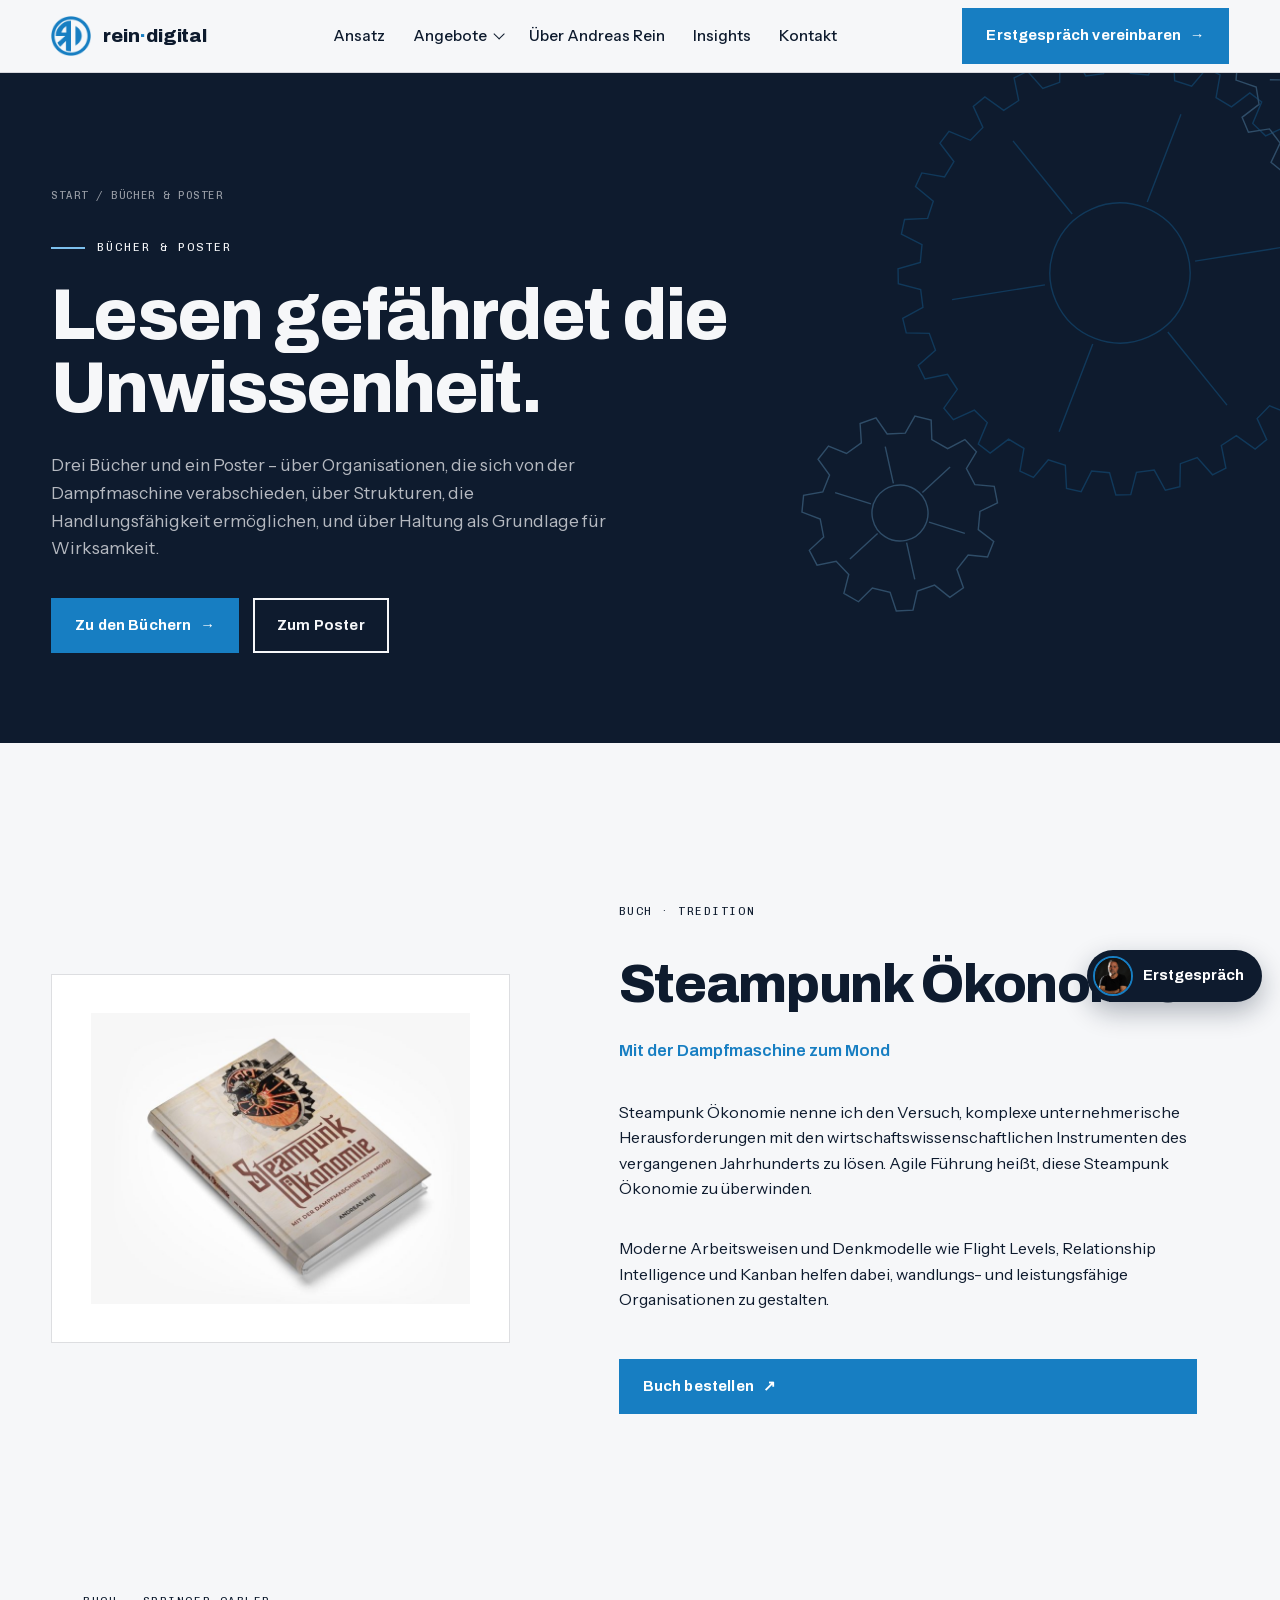
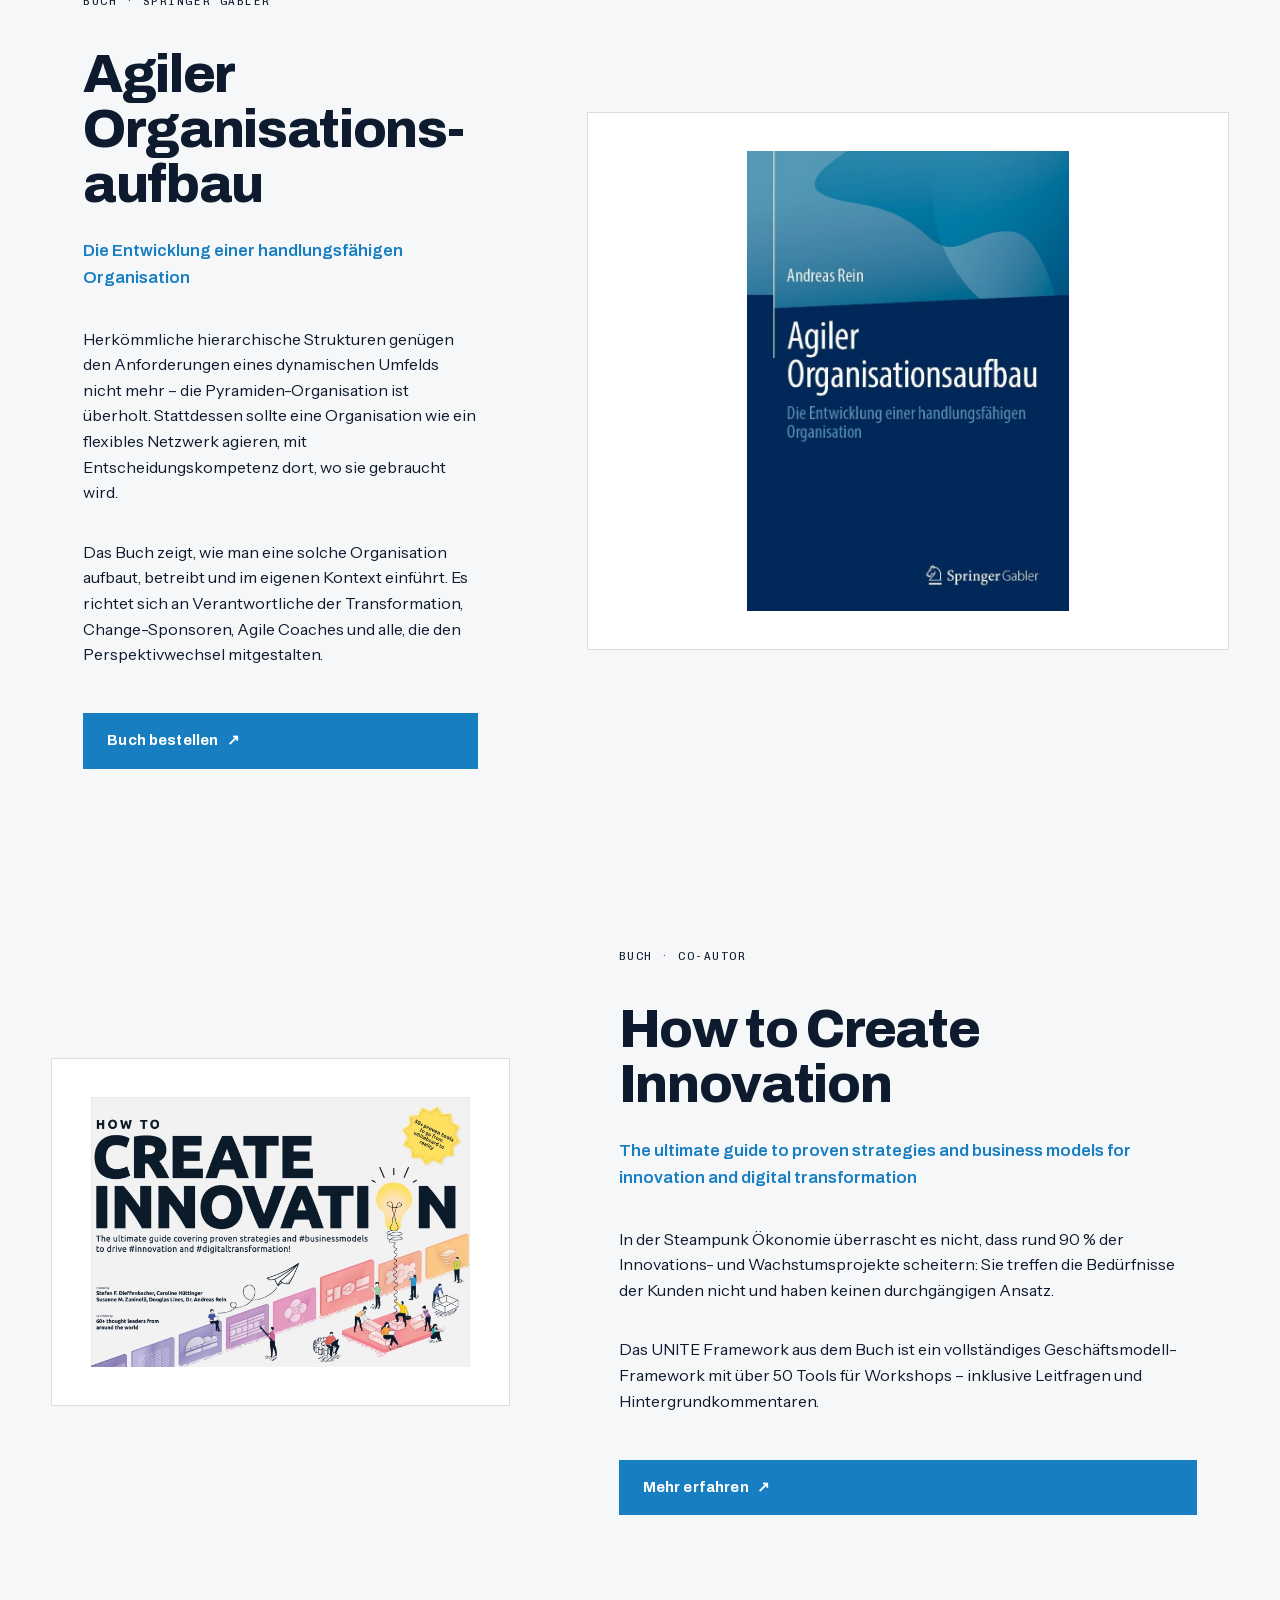
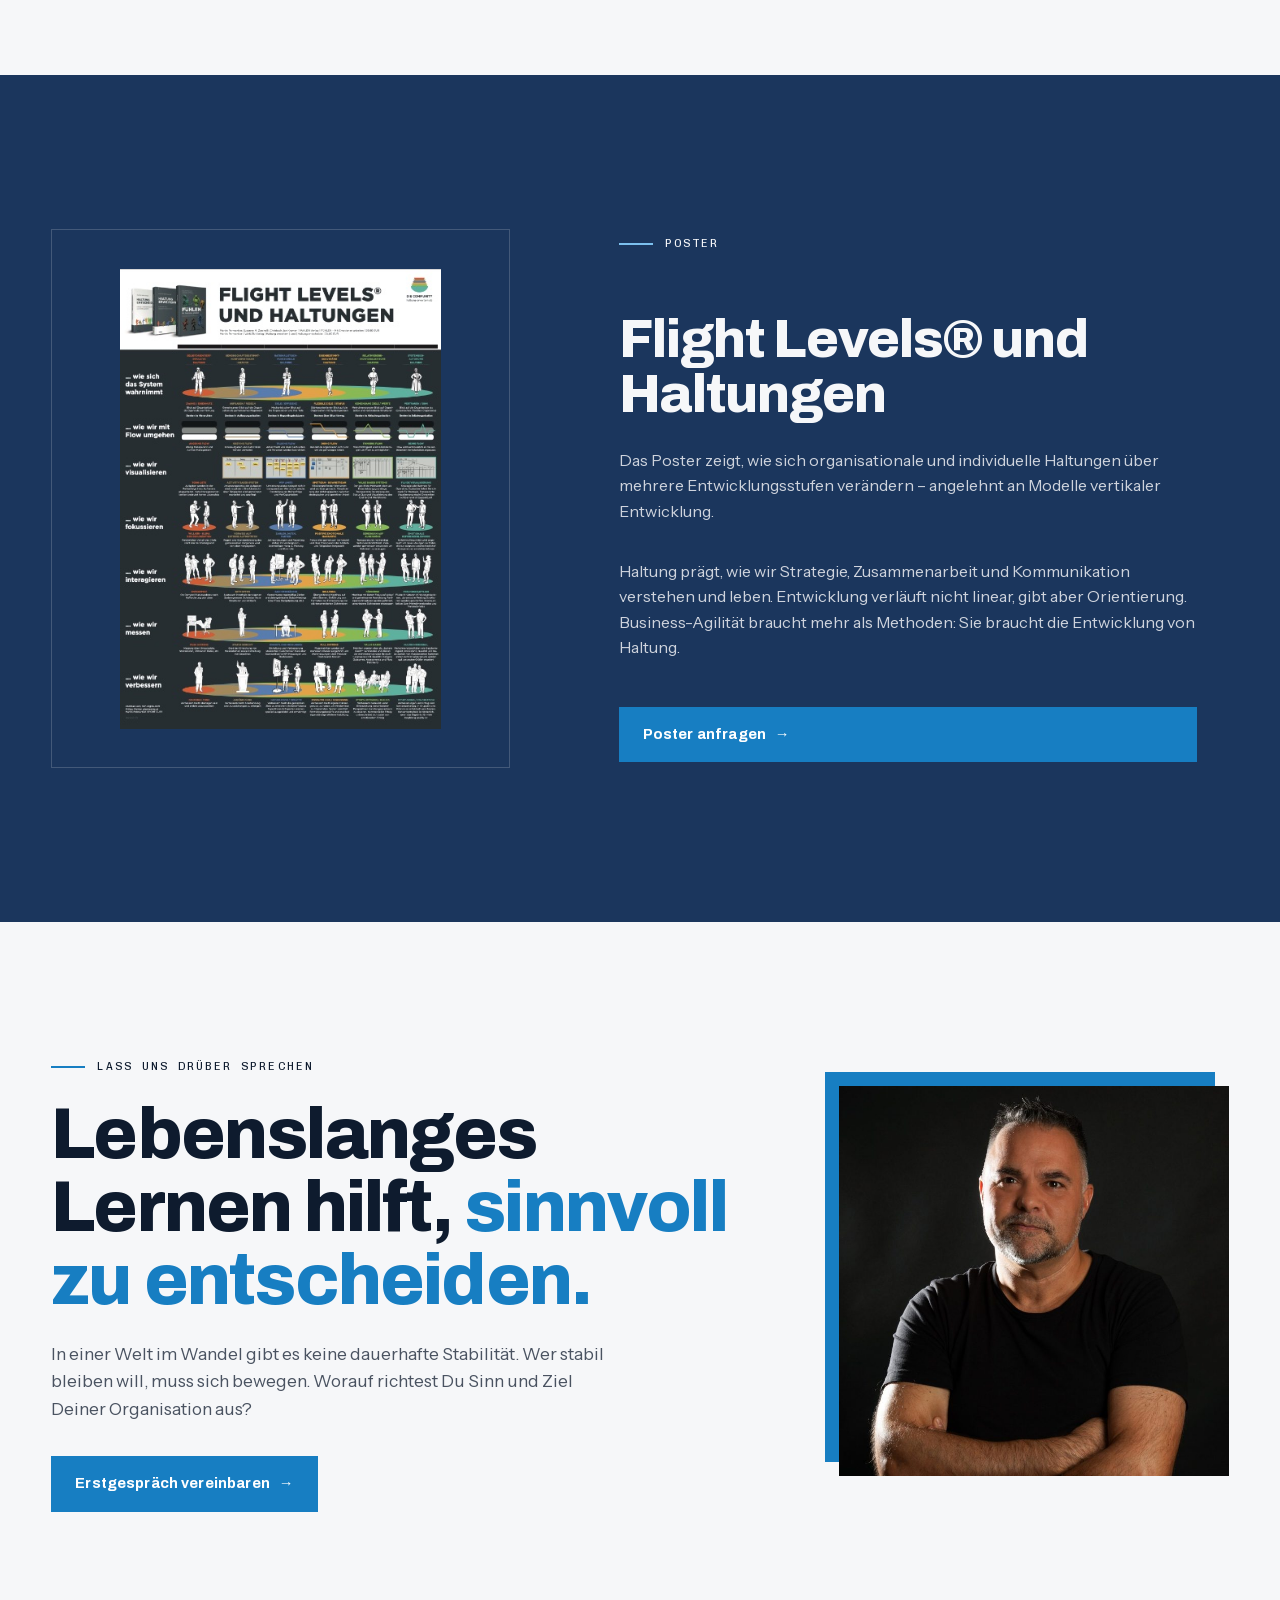
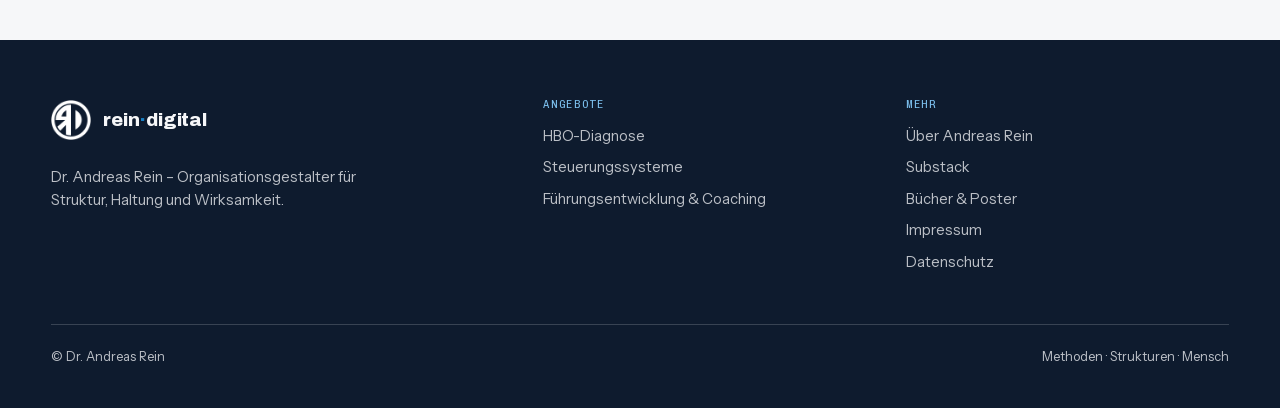
==== commit 7f3912c4: "Kontaktformular über Tally (Zwei-Klick, Formular xVJkvy) statt Web3Forms-Platzhalter Co-Authored-By:" ====
--- a/buecher.html
+++ b/buecher.html
@@ -6,8 +6,8 @@
 <meta name="viewport" content="width=device-width, initial-scale=1">
 <title>Bücher & Poster – Dr. Andreas Rein</title>
 <meta name="description" content="Bücher und Poster von Dr. Andreas Rein: Steampunk Ökonomie, Agiler Organisationsaufbau, How to Create Innovation und das Poster Flight Levels® und Haltungen.">
-<link rel="stylesheet" href="assets/fonts.css?v=58">
-<link rel="stylesheet" href="assets/site.css?v=58">
+<link rel="stylesheet" href="assets/fonts.css?v=60">
+<link rel="stylesheet" href="assets/site.css?v=60">
 </head>
 <body>
 
@@ -125,6 +125,6 @@
   </div>
 </footer>
 <a class="talk-fab" href="index.html#termin" aria-label="Erstgespräch vereinbaren"><img src="assets/img/p2.jpg" alt=""><span>Erstgespräch</span></a>
-<script src="assets/site.js?v=58"></script>
+<script src="assets/site.js?v=60"></script>
 </body>
 </html>
--- a/assets/site.css
+++ b/assets/site.css
@@ -781,3 +781,9 @@
 .bk-poster .bk-body p{color:rgba(246,247,249,.82)}
 @media (max-width:900px){.bk{grid-template-columns:1fr}.bk-list .bk:nth-child(even) .bk-cover{order:0}.bk-cover img{max-height:380px}}
 .bk-poster .bk-body h2{color:var(--bg)}
+
+/* ---------- contact via Tally ---------- */
+.contact-box{min-height:120px}
+.contact-gate{border:1.5px dashed var(--line);background:var(--white);padding:clamp(22px,3vw,36px);display:grid;gap:16px;justify-items:start}
+.contact-gate .cal-note{margin:0}
+.contact-frame{width:100%;height:520px;border:0;display:block;transition:height .2s}
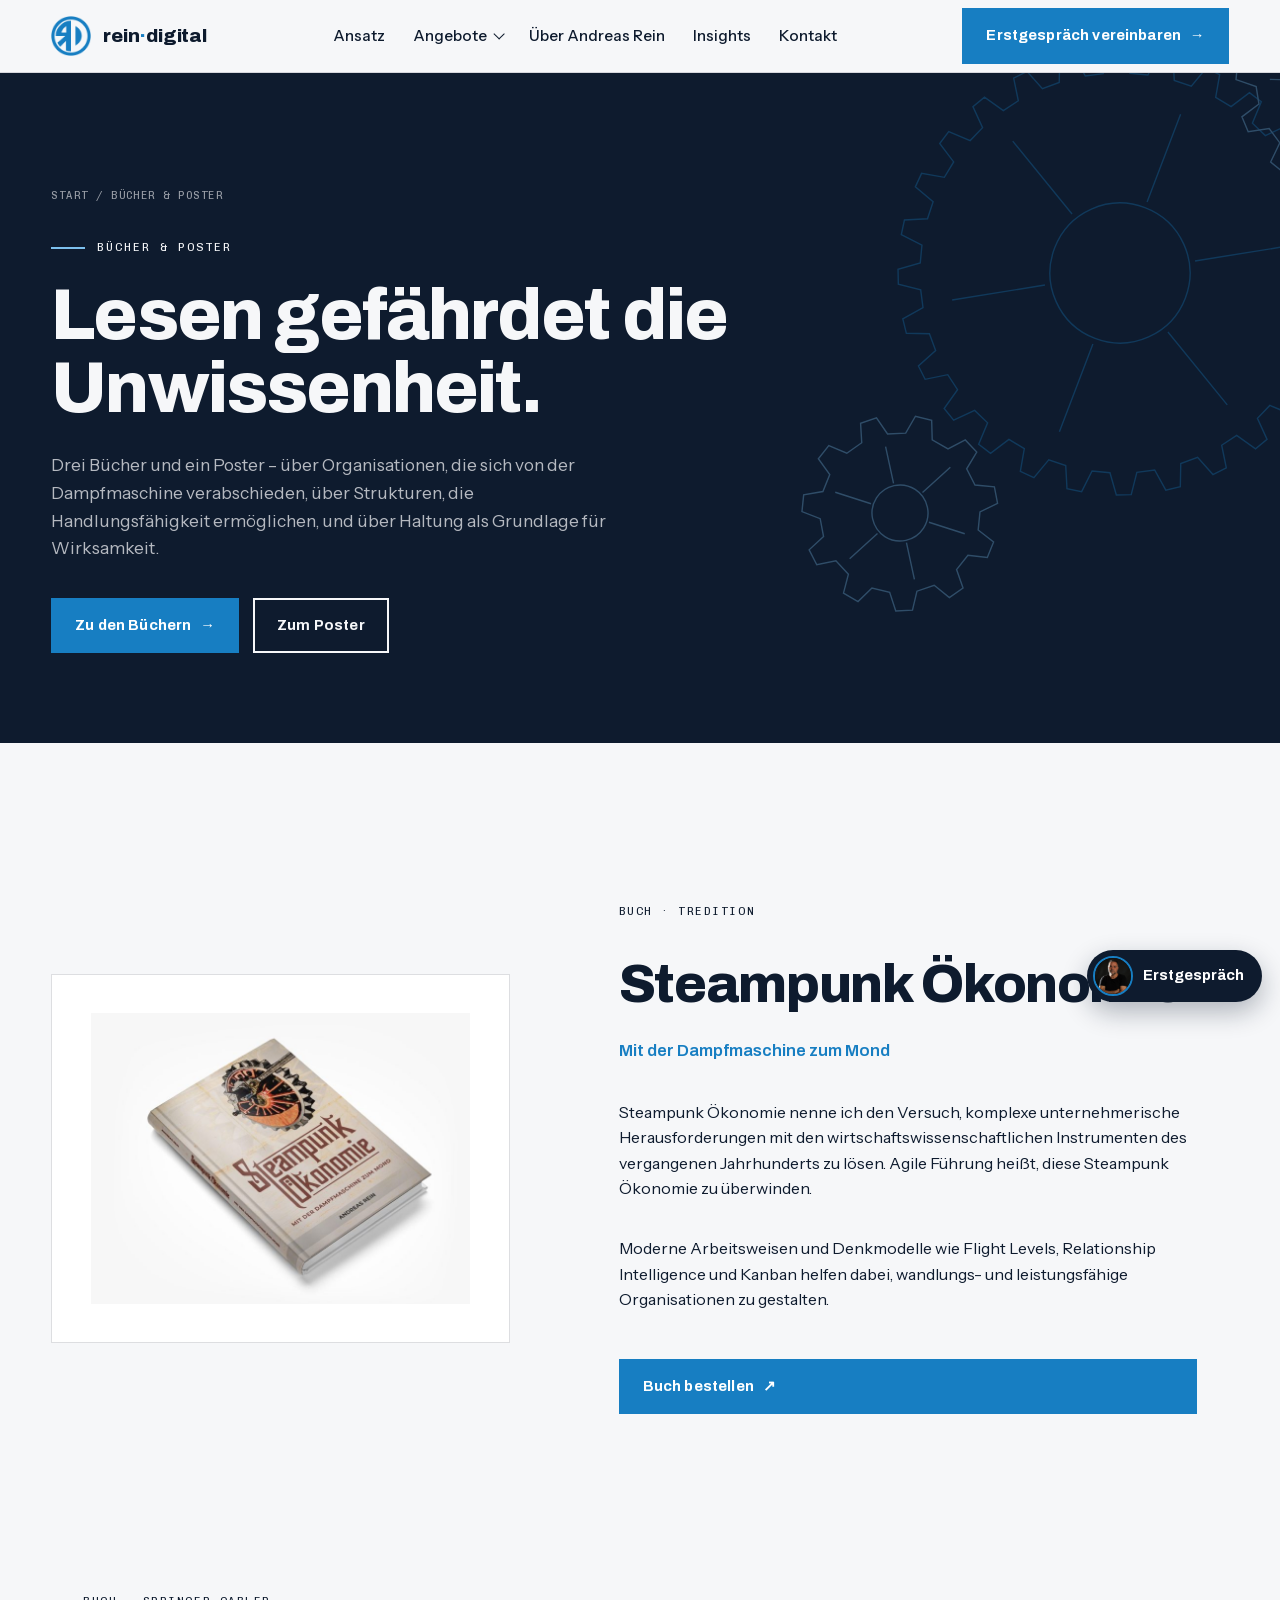
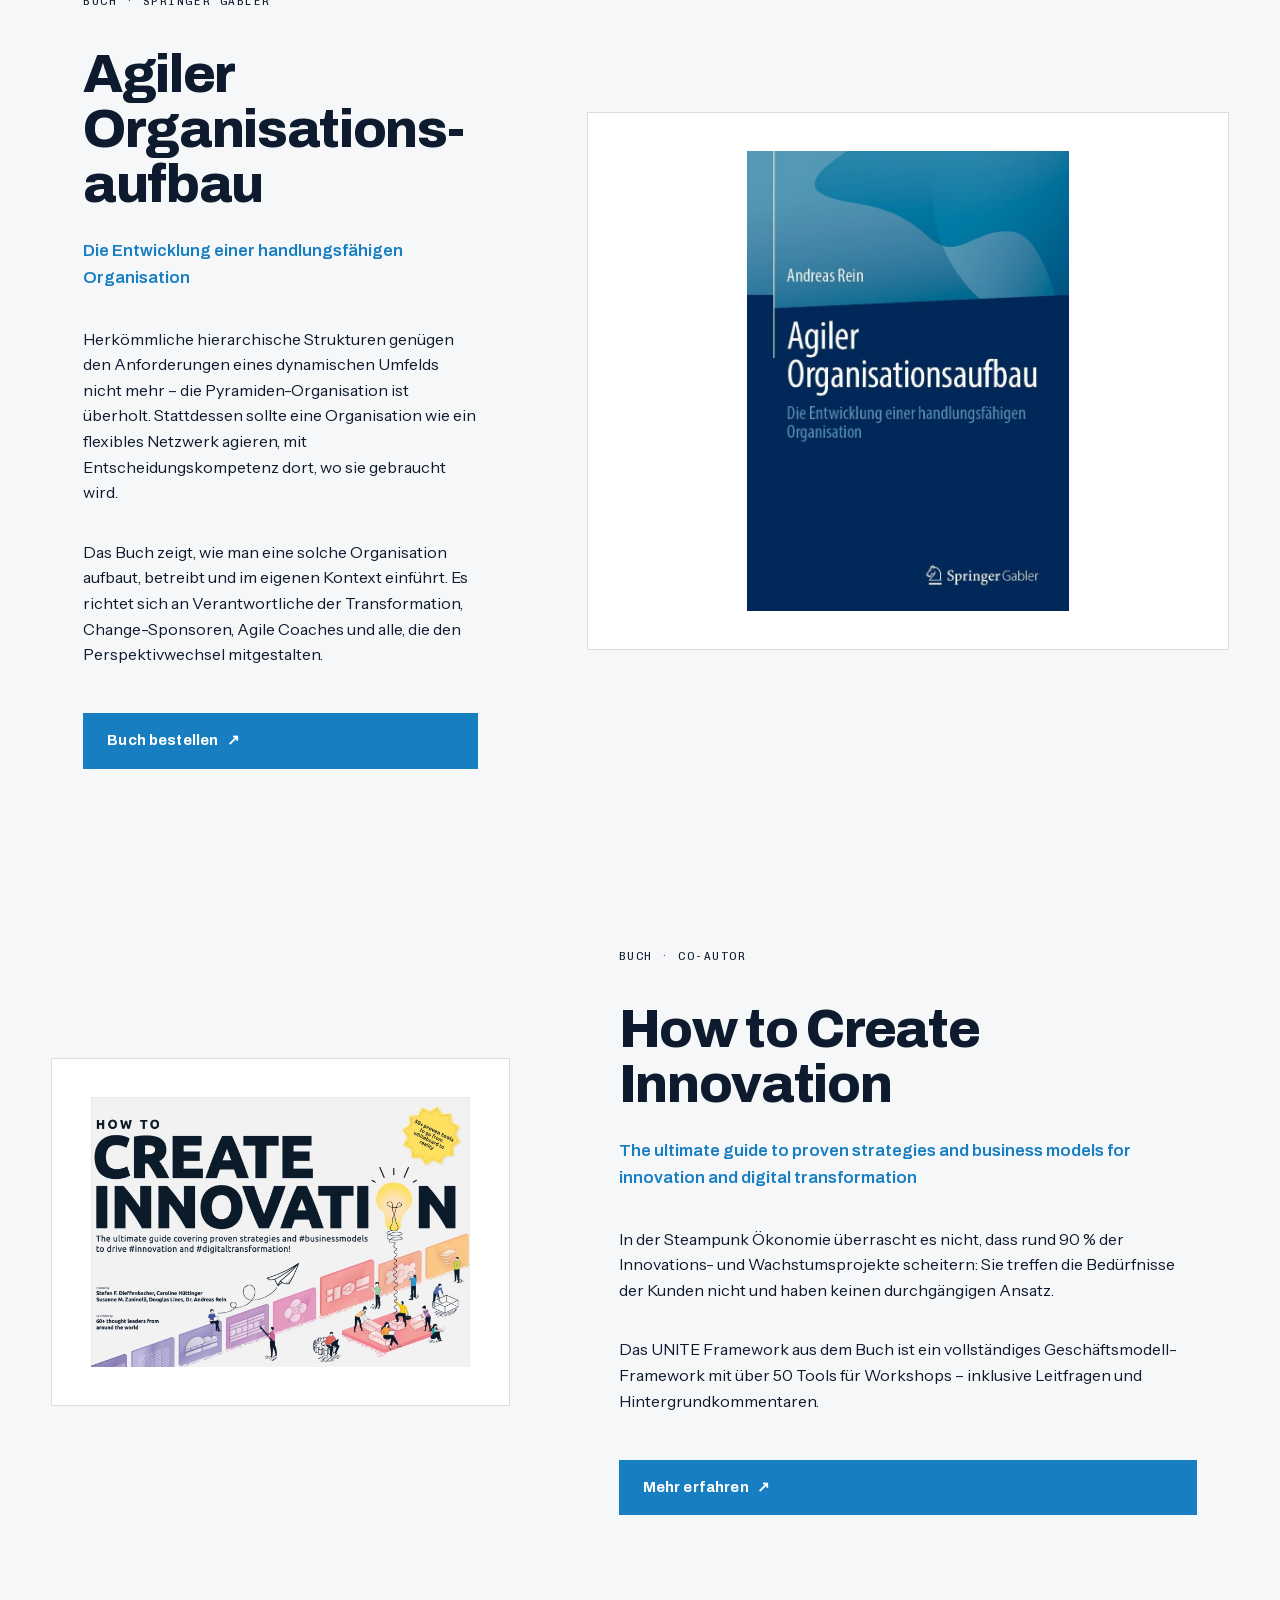
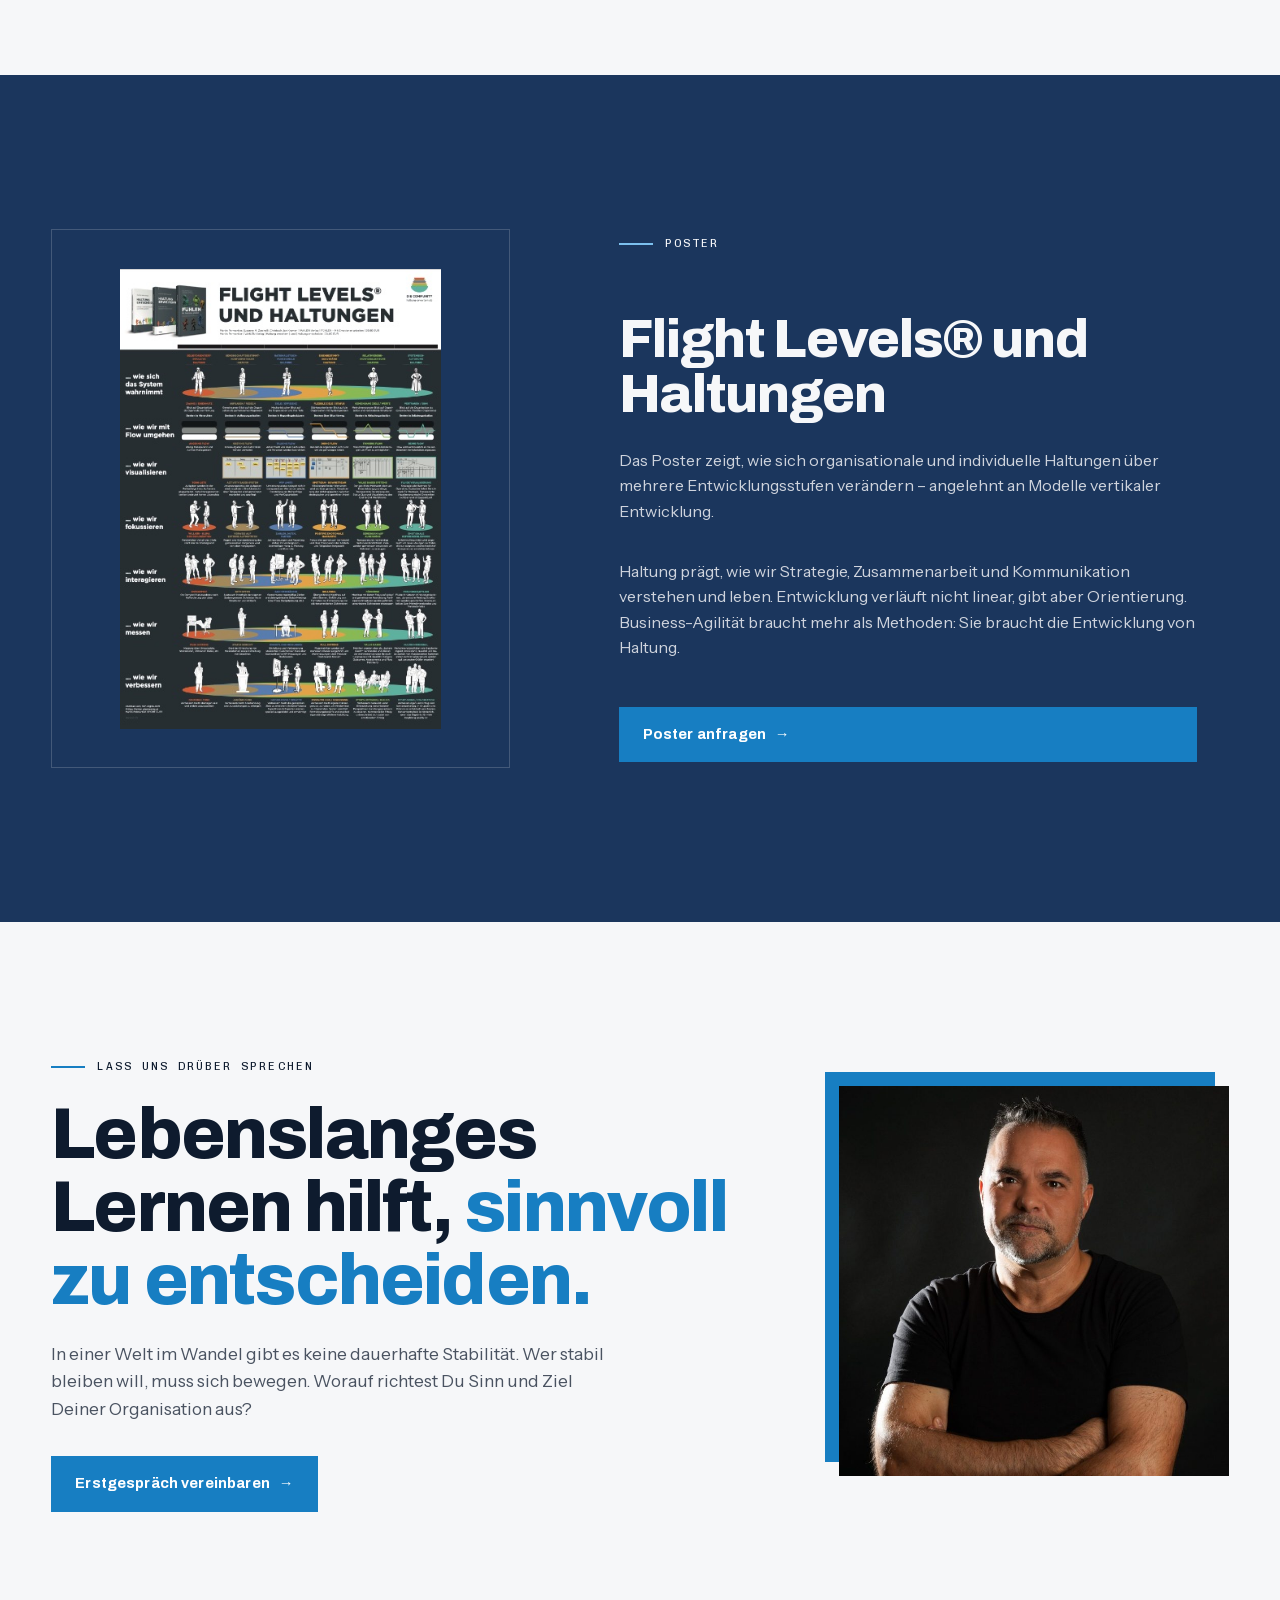
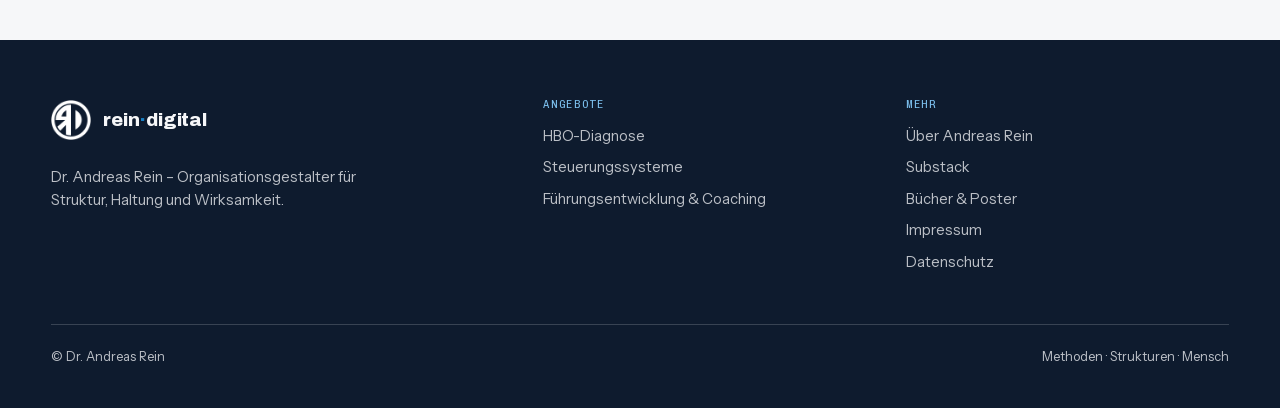
==== commit 01010866: "Haltung & Führung: Regler durch klare Gegenüberstellung gestern → heute ersetzt Co-Authored-By: Clau" ====
--- a/buecher.html
+++ b/buecher.html
@@ -6,8 +6,8 @@
 <meta name="viewport" content="width=device-width, initial-scale=1">
 <title>Bücher & Poster – Dr. Andreas Rein</title>
 <meta name="description" content="Bücher und Poster von Dr. Andreas Rein: Steampunk Ökonomie, Agiler Organisationsaufbau, How to Create Innovation und das Poster Flight Levels® und Haltungen.">
-<link rel="stylesheet" href="assets/fonts.css?v=60">
-<link rel="stylesheet" href="assets/site.css?v=60">
+<link rel="stylesheet" href="assets/fonts.css?v=61">
+<link rel="stylesheet" href="assets/site.css?v=61">
 </head>
 <body>
 
@@ -125,6 +125,6 @@
   </div>
 </footer>
 <a class="talk-fab" href="index.html#termin" aria-label="Erstgespräch vereinbaren"><img src="assets/img/p2.jpg" alt=""><span>Erstgespräch</span></a>
-<script src="assets/site.js?v=60"></script>
+<script src="assets/site.js?v=61"></script>
 </body>
 </html>
--- a/assets/site.css
+++ b/assets/site.css
@@ -787,3 +787,30 @@
 .contact-gate{border:1.5px dashed var(--line);background:var(--white);padding:clamp(22px,3vw,36px);display:grid;gap:16px;justify-items:start}
 .contact-gate .cal-note{margin:0}
 .contact-frame{width:100%;height:520px;border:0;display:block;transition:height .2s}
+
+/* ---------- Steampunk vs. Zukunft: Gegenüberstellung ---------- */
+.shift{border:2px solid var(--ink);background:var(--white)}
+.shift-head,.shift-list li{display:grid;grid-template-columns:1fr 56px 1fr;align-items:center}
+.shift-head{border-bottom:2px solid var(--ink);font-family:var(--f-head);font-weight:800;font-size:1.1rem}
+.shift-head span{padding:18px 24px}
+.shift-head span:first-child{background:#EFE7DF;color:var(--ink-soft);align-self:stretch}
+.shift-head span:nth-child(2){background:linear-gradient(90deg,#EFE7DF 50%,var(--white) 50%);align-self:stretch;padding:0}
+.shift-head span:last-child{color:var(--blue)}
+.shift-head small{display:block;font-family:var(--f-mono);font-weight:400;font-size:.62rem;letter-spacing:.14em;text-transform:uppercase;margin-top:4px;opacity:.75}
+.shift-list{list-style:none;margin:0;padding:0}
+.shift-list li{border-bottom:1px solid var(--line);transition:background .25s}
+.shift-list li:last-child{border-bottom:0}
+.sh-old{padding:16px 24px;background:#EFE7DF;color:var(--ink-soft);align-self:stretch;display:flex;align-items:center;gap:10px}
+.sh-old::before{content:"⚙";color:var(--rust);flex:none}
+.sh-arr{align-self:stretch;display:flex;align-items:center;justify-content:center;font-family:var(--f-head);font-weight:800;font-size:1.3rem;color:var(--blue);background:linear-gradient(90deg,#EFE7DF 50%,var(--white) 50%)}
+.sh-new{padding:16px 24px;font-family:var(--f-head);font-weight:700;color:var(--ink)}
+.shift-list li:hover .sh-new{color:var(--blue)}
+@media (max-width:700px){
+  .shift-head{display:none}
+  .shift-list li{grid-template-columns:1fr;padding:0}
+  .sh-old{padding:14px 18px 10px;font-size:.92rem}
+  .sh-arr{display:none}
+  .sh-new{padding:10px 18px 16px;display:flex;gap:10px}
+  .sh-new::before{content:"→";color:var(--blue);font-weight:800}
+  .shift::before{content:"⚙ gestern  →  heute";display:block;padding:12px 18px;border-bottom:2px solid var(--ink);font-family:var(--f-mono);font-size:.66rem;letter-spacing:.14em;text-transform:uppercase;white-space:pre}
+}
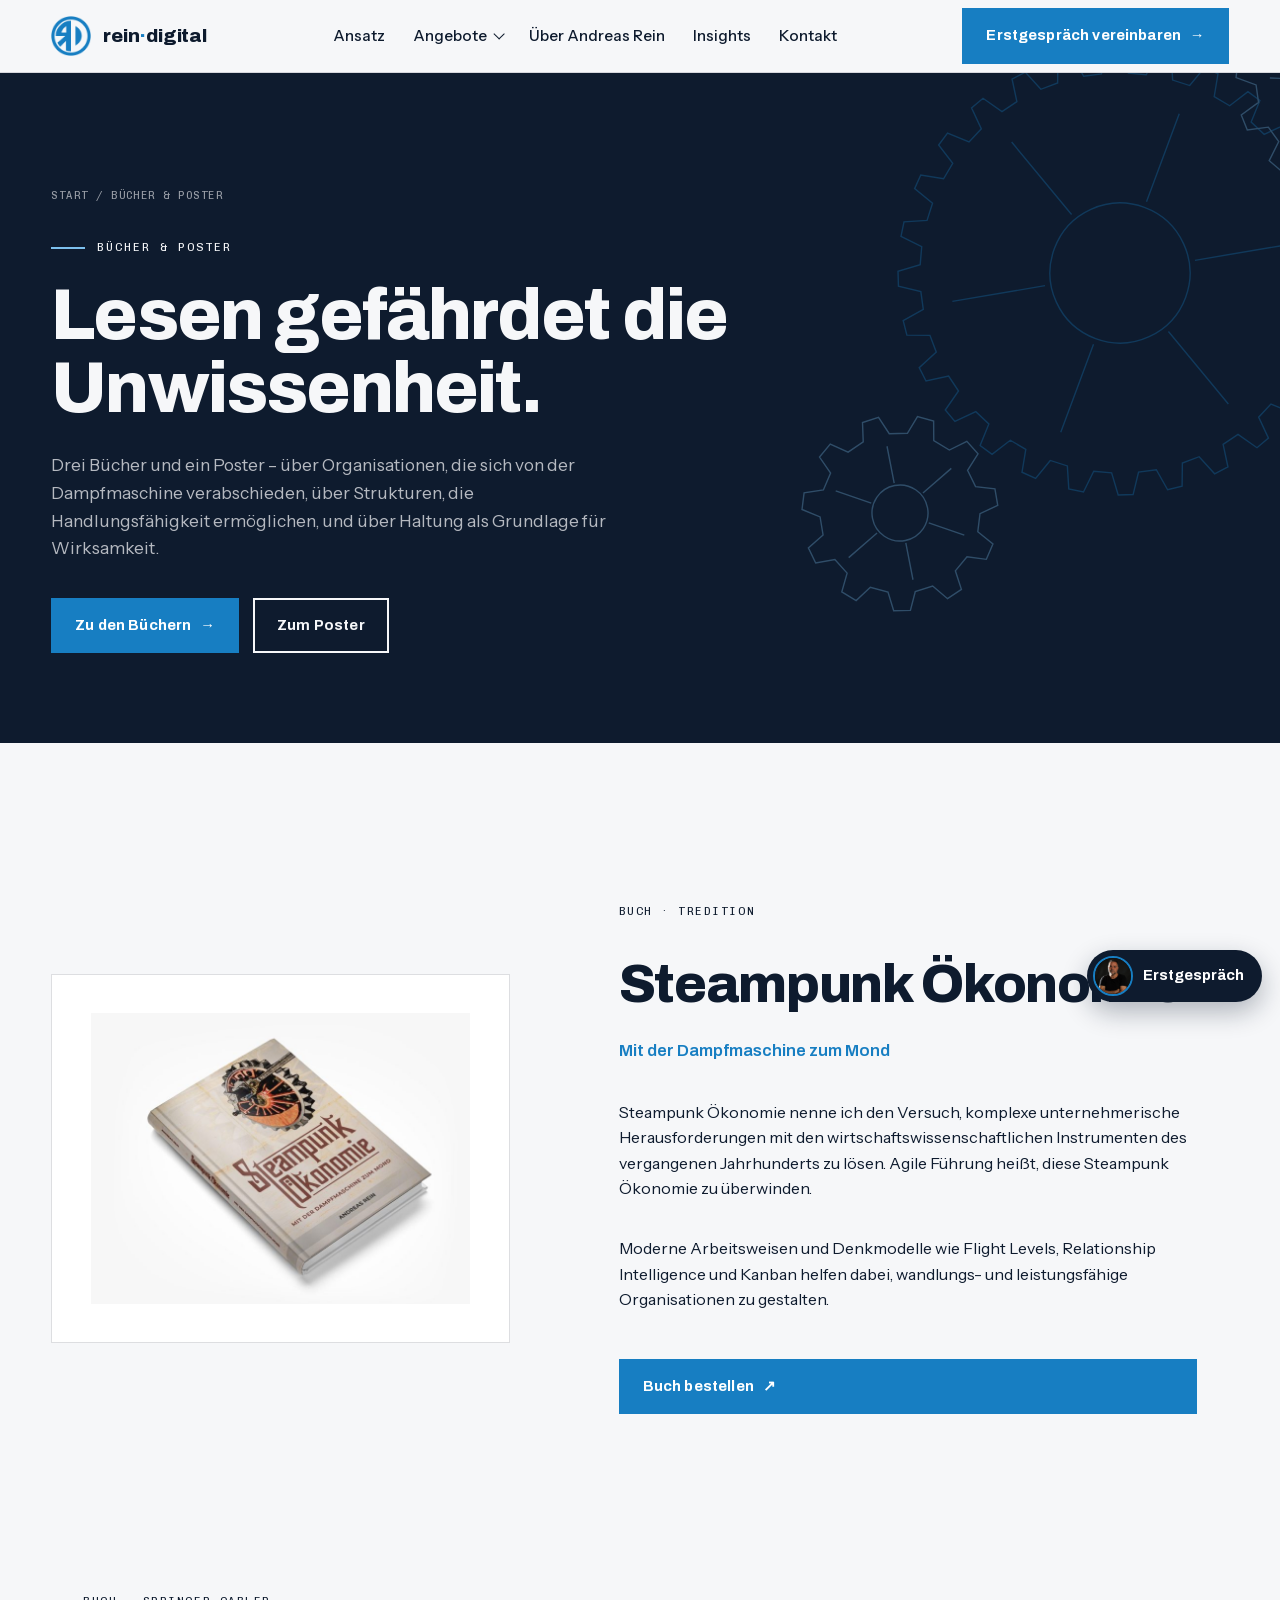
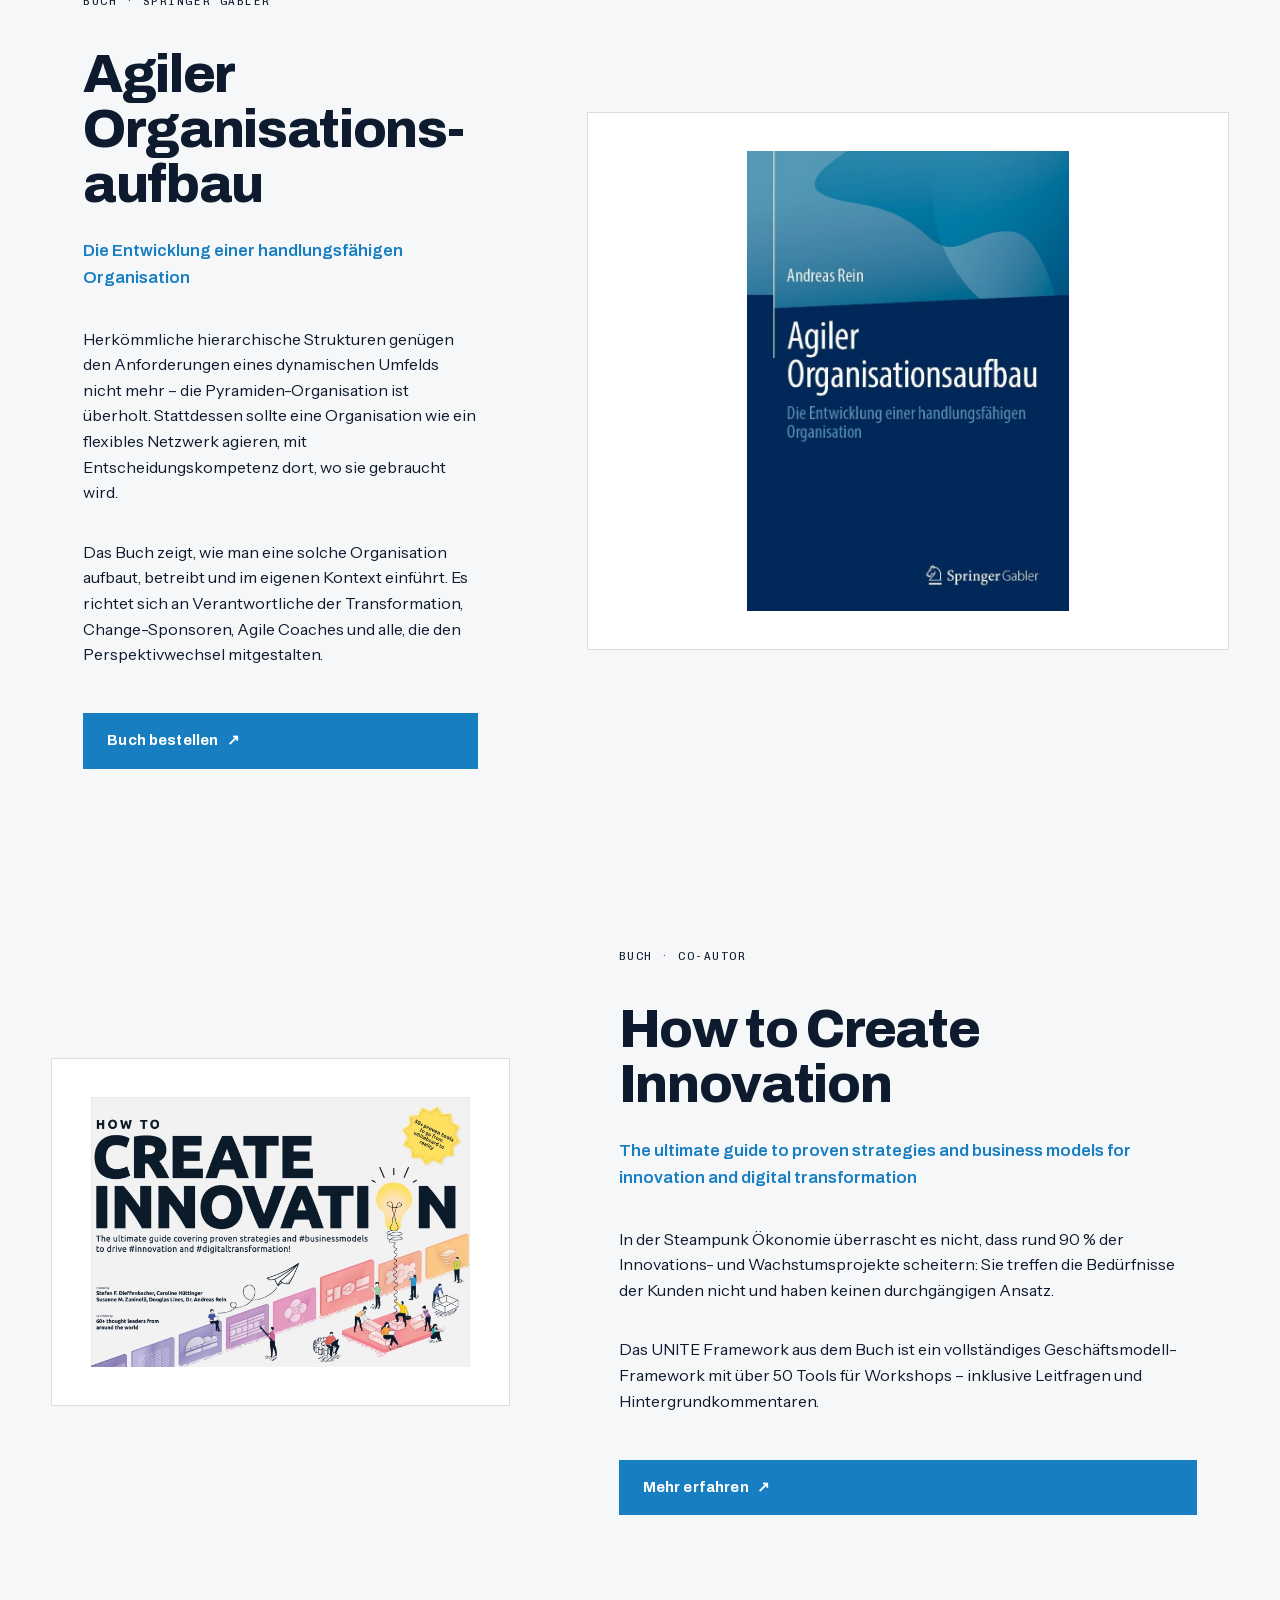
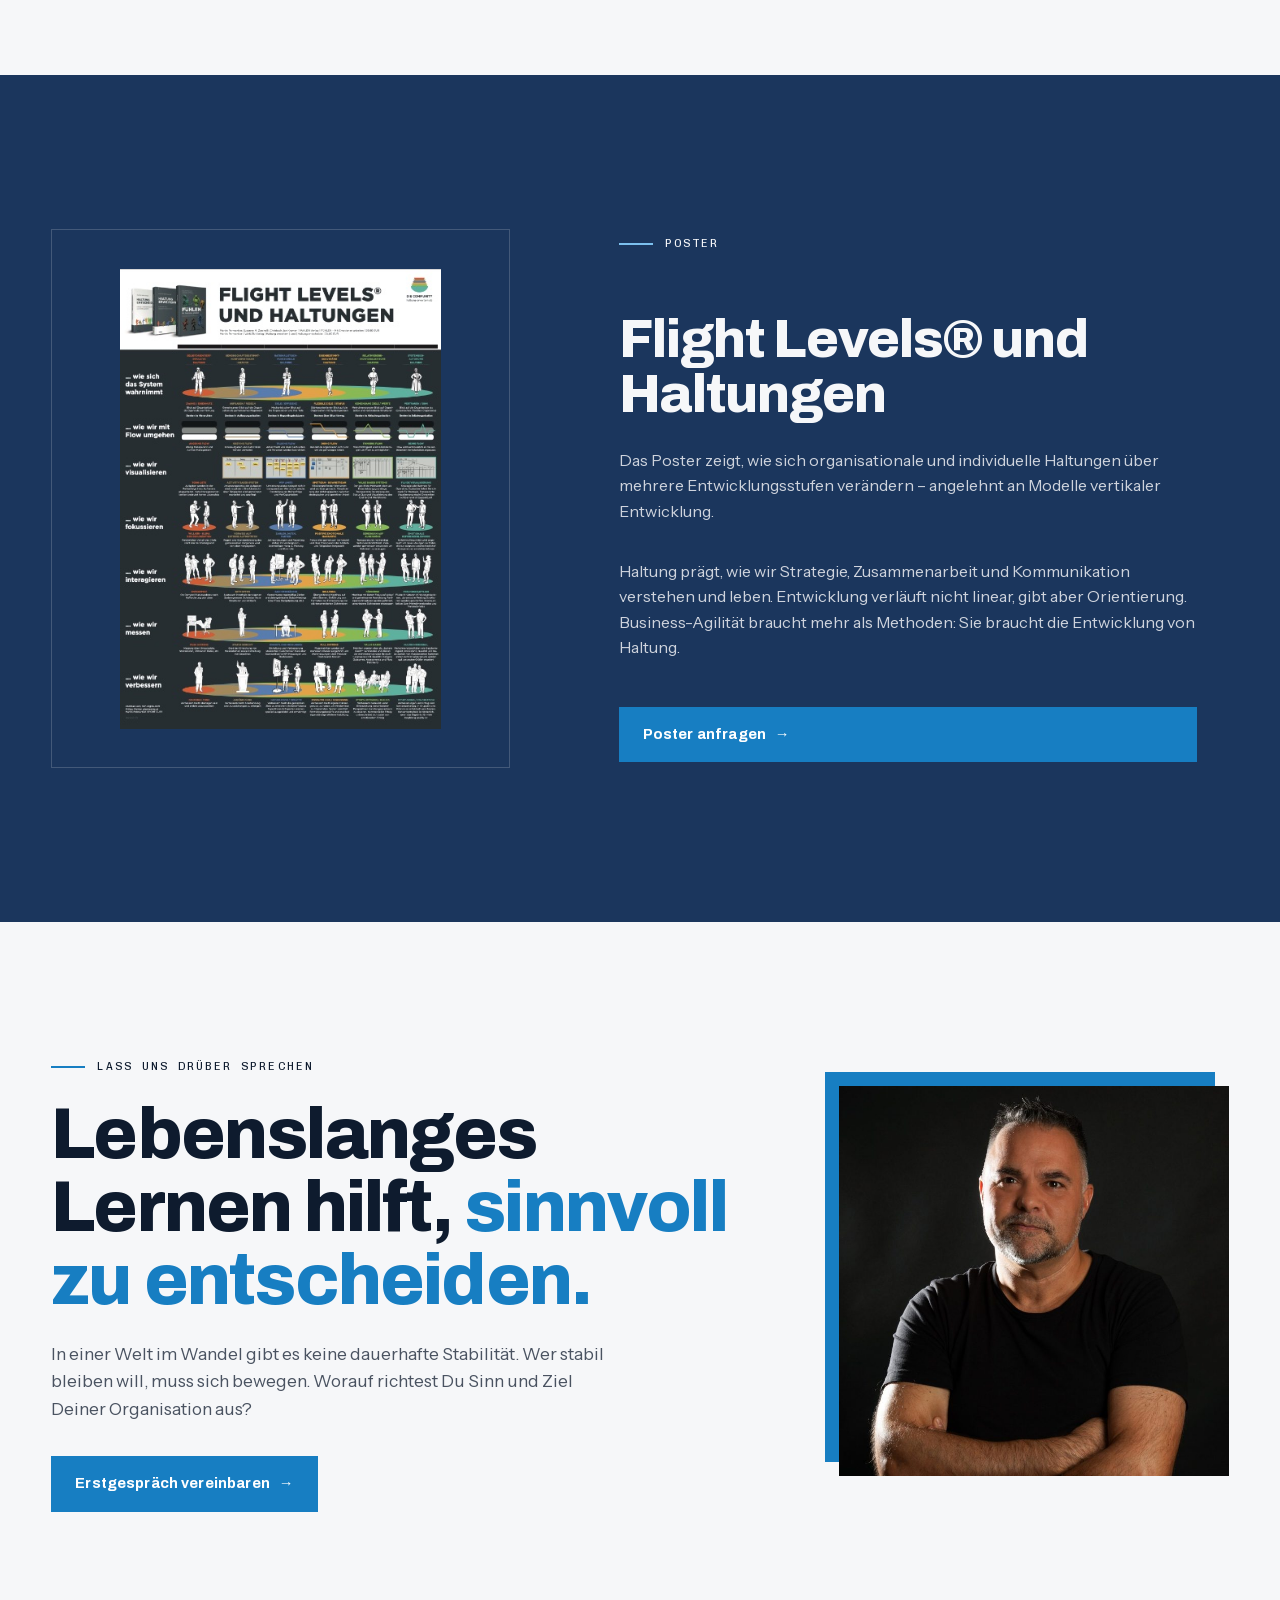
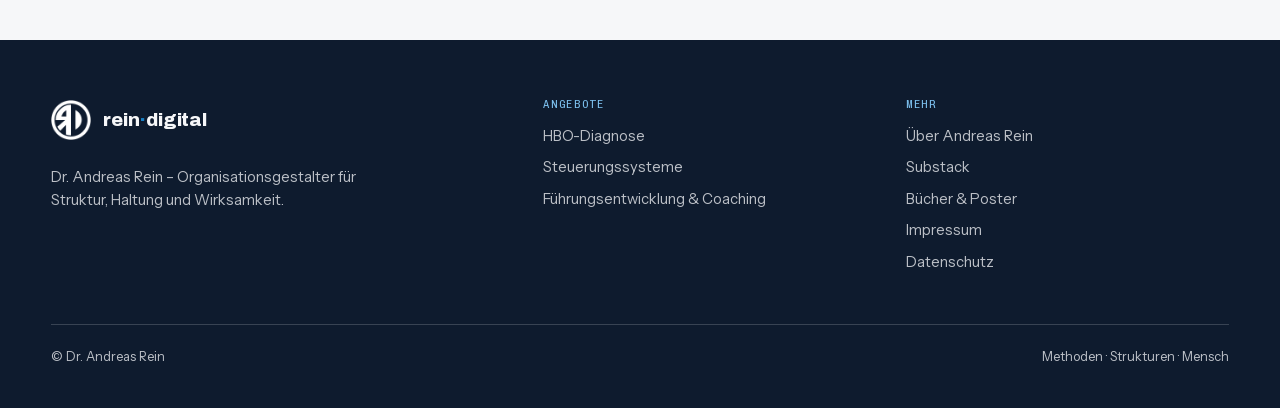
==== commit adeea0bc: "Gegenüberstellung mobil als Karten (Gestern/Heute) Co-Authored-By: Claude Opus 5.5 <noreply@anthropi" ====
--- a/buecher.html
+++ b/buecher.html
@@ -6,8 +6,8 @@
 <meta name="viewport" content="width=device-width, initial-scale=1">
 <title>Bücher & Poster – Dr. Andreas Rein</title>
 <meta name="description" content="Bücher und Poster von Dr. Andreas Rein: Steampunk Ökonomie, Agiler Organisationsaufbau, How to Create Innovation und das Poster Flight Levels® und Haltungen.">
-<link rel="stylesheet" href="assets/fonts.css?v=61">
-<link rel="stylesheet" href="assets/site.css?v=61">
+<link rel="stylesheet" href="assets/fonts.css?v=62">
+<link rel="stylesheet" href="assets/site.css?v=62">
 </head>
 <body>
 
@@ -125,6 +125,6 @@
   </div>
 </footer>
 <a class="talk-fab" href="index.html#termin" aria-label="Erstgespräch vereinbaren"><img src="assets/img/p2.jpg" alt=""><span>Erstgespräch</span></a>
-<script src="assets/site.js?v=61"></script>
+<script src="assets/site.js?v=62"></script>
 </body>
 </html>
--- a/assets/site.css
+++ b/assets/site.css
@@ -806,11 +806,14 @@
 .sh-new{padding:16px 24px;font-family:var(--f-head);font-weight:700;color:var(--ink)}
 .shift-list li:hover .sh-new{color:var(--blue)}
 @media (max-width:700px){
+  .shift{border:0;background:none}
   .shift-head{display:none}
-  .shift-list li{grid-template-columns:1fr;padding:0}
-  .sh-old{padding:14px 18px 10px;font-size:.92rem}
+  .shift-list{display:grid;gap:12px;counter-reset:sh}
+  .shift-list li{display:block;background:var(--bg);border:1.5px solid var(--line);border-left:4px solid var(--blue);padding:16px 18px 18px;counter-increment:sh;position:relative}
+  .shift-list li::after{content:"0" counter(sh);position:absolute;top:16px;right:16px;font-family:var(--f-mono);font-size:.62rem;letter-spacing:.12em;color:var(--ink-soft);opacity:.6}
   .sh-arr{display:none}
-  .sh-new{padding:10px 18px 16px;display:flex;gap:10px}
-  .sh-new::before{content:"→";color:var(--blue);font-weight:800}
-  .shift::before{content:"⚙ gestern  →  heute";display:block;padding:12px 18px;border-bottom:2px solid var(--ink);font-family:var(--f-mono);font-size:.66rem;letter-spacing:.14em;text-transform:uppercase;white-space:pre}
+  .sh-old{display:block;position:relative;background:none;padding:20px 34px 0 0;font-size:.9rem;color:var(--ink-soft);text-decoration:line-through;text-decoration-color:rgba(210,85,58,.55);text-decoration-thickness:1.5px}
+  .sh-old::before{content:"Gestern";position:absolute;top:0;left:0;font-family:var(--f-mono);font-size:.6rem;letter-spacing:.14em;text-transform:uppercase;color:var(--rust)}
+  .sh-new{display:block;padding:12px 0 0;margin-top:12px;border-top:1px dashed var(--line);font-size:1.08rem;line-height:1.35}
+  .sh-new::before{content:"Heute";display:block;font-family:var(--f-mono);font-weight:400;font-size:.6rem;letter-spacing:.14em;text-transform:uppercase;color:var(--blue);margin-bottom:4px}
 }
